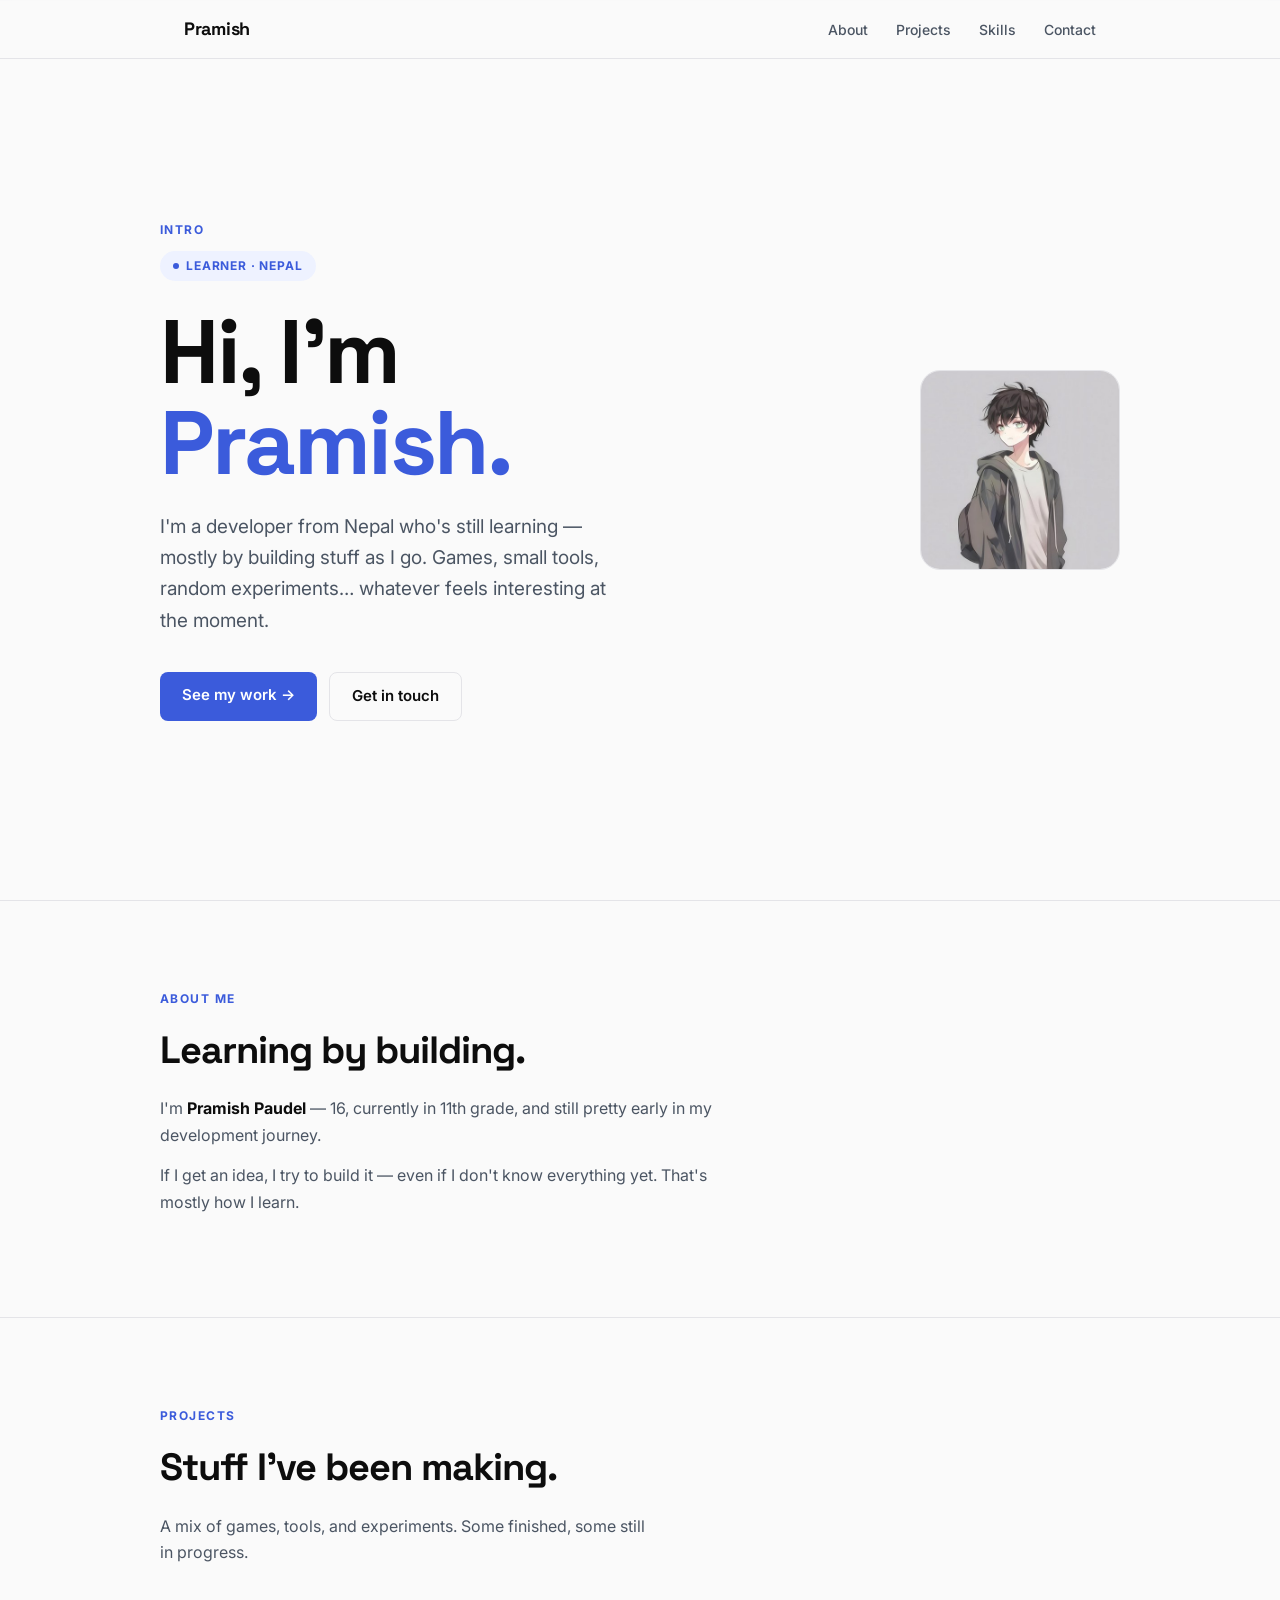
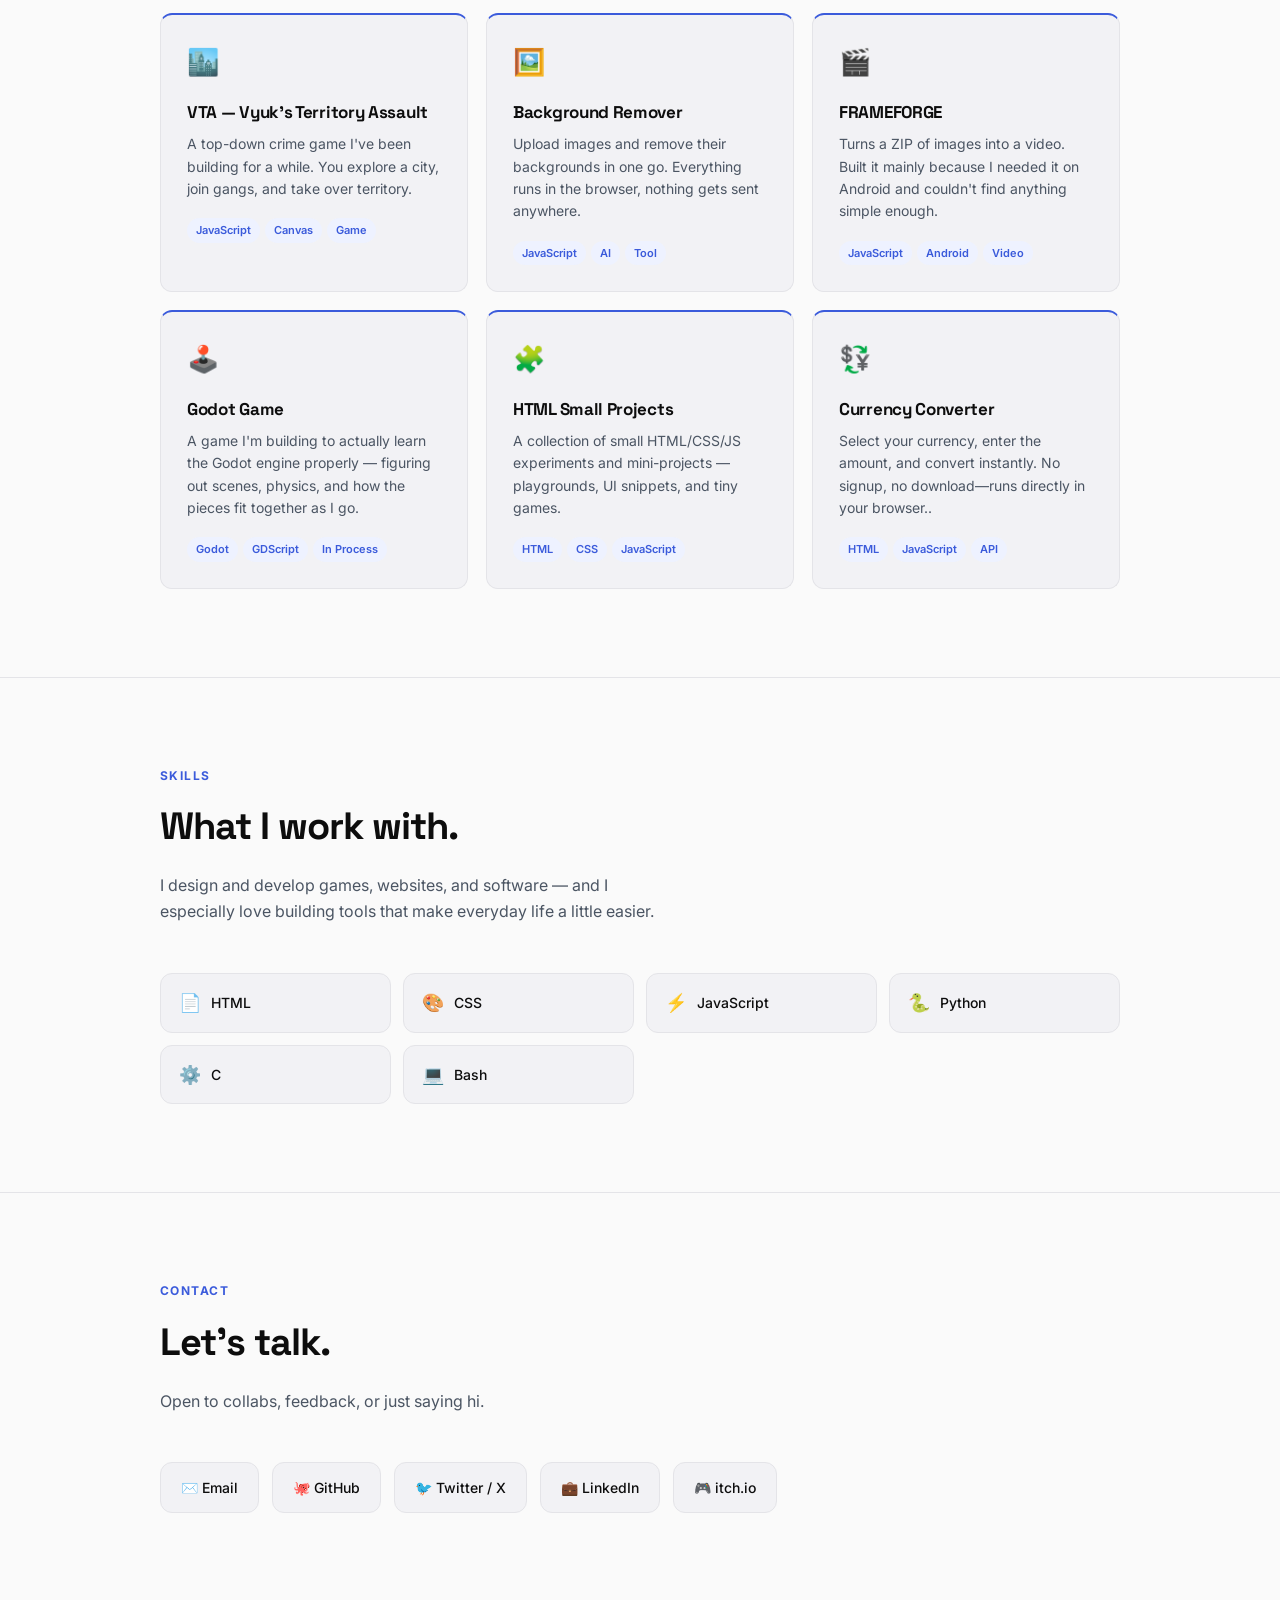
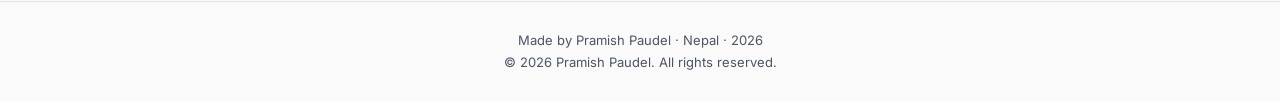
==== index.html @ 766aa08e "Enhance footer with copyright information Updated footer to include copyright notice." ====
<!DOCTYPE html>
<html lang="en">
<head>
  
  <meta charset="UTF-8">
  <meta name="viewport" content="width=device-width, initial-scale=1.0">
  <title>Pramish Paudel — Developer & Learner</title>
  <link rel="icon" href="favicon.ico" type="image/x-icon">
  
  <!-- Primary SEO -->
  
  <meta name="description" content="Pramish Paudel is a beginner developer from Nepal learning by building — games, web tools, and small experiments.">
  <meta name="author" content="Pramish Paudel">
  <meta name="keywords" content="Pramish Paudel, developer Nepal, beginner developer, game developer, JavaScript, Godot, web tools">
  <meta name="robots" content="index, follow">
  <link rel="canonical" href="https://pramishpaudel.com.np/">

  <!-- Misc -->
  
  <meta name="theme-color" content="#3B5BDB">
  <link rel="preconnect" href="https://fonts.googleapis.com">
  <link rel="preconnect" href="https://fonts.gstatic.com" crossorigin>
  <link href="https://fonts.googleapis.com/css2?family=Space+Grotesk:wght@400;500;600;700&family=Inter:wght@400;500;600&display=swap" rel="stylesheet">
  <link rel="stylesheet" href="style.css">
</head>
<body>

<!-- NAV -->
  
<nav aria-label="Main navigation">
  <div class="nav-wrap">
    <a class="logo" href="#top">Pramish</a>
    <ul>
      <li><a href="#about">About</a></li>
      <li><a href="#projects">Projects</a></li>
      <li><a href="#skills">Skills</a></li>
      <li><a href="#contact">Contact</a></li>
    </ul>
  </div>
</nav>

<!-- top -->
  
<main>
<section id="top">
  <div class="top-inner">
    <div class="top-text">
      <p class="eyebrow">Intro</p>
      <div class="badge">Learner · Nepal</div>
      <h1 class="top-name">Hi, I'm<br><span class="blue">Pramish.</span></h1>
      <p class="top-sub">I'm a developer from Nepal who's still learning — mostly by building stuff as I go. Games, small tools, random experiments… whatever feels interesting at the moment.</p>
      <div class="btns">
        <a href="#projects" class="btn btn-solid">See my work →</a>
        <a href="#contact" class="btn btn-ghost">Get in touch</a>
      </div>
    </div>
    <div class="top-photo">
      <img src="profile.jpg" alt="Pramish Paudel" width="220" height="220">
    </div>
  </div>
</section>

<!-- ABOUT -->
  
<section id="about">
  <div class="wrap">
    <p class="eyebrow">About Me</p>
    <h2 class="sec-title r">Learning by building.</h2>
    <div class="about-single r">
      <p>I'm <strong>Pramish Paudel</strong> — 16, currently in 11th grade, and still pretty early in my development journey.</p>
      <p>If I get an idea, I try to build it — even if I don't know everything yet. That's mostly how I learn.</p>
    </div>
  </div>
</section>

<!-- PROJECTS -->
  
<section id="projects">
  <div class="wrap">
    <p class="eyebrow">Projects</p>
    <h2 class="sec-title r">Stuff I've been making.</h2>
    <p class="lead r">A mix of games, tools, and experiments. Some finished, some still in progress.</p>
    <div class="cards">
      <div class="card r">
        <div class="card-ico">🏙️</div>
        <div class="card-title">VTA — Vyuk's Territory Assault</div>
        <p class="card-desc">A top-down crime game I've been building for a while. You explore a city, join gangs, and take over territory.</p>
        <div class="tags">
          <span class="t">JavaScript</span>
          <span class="t">Canvas</span>
          <span class="t">Game</span>
        </div>
      </div>
      <div class="card r">
        <div class="card-ico">🖼️</div>
        <div class="card-title">Background Remover</div>
        <p class="card-desc">Upload images and remove their backgrounds in one go. Everything runs in the browser, nothing gets sent anywhere.</p>
        <div class="tags">
          <span class="t">JavaScript</span>
          <span class="t">AI</span>
          <span class="t">Tool</span>
        </div>
      </div>
      <div class="card r">
        <div class="card-ico">🎬</div>
        <div class="card-title">FRAMEFORGE</div>
        <p class="card-desc">Turns a ZIP of images into a video. Built it mainly because I needed it on Android and couldn't find anything simple enough.</p>
        <div class="tags">
          <span class="t">JavaScript</span>
          <span class="t">Android</span>
          <span class="t">Video</span>
        </div>
      </div>
      <div class="card r">
        <div class="card-ico">🕹️</div>
        <div class="card-title">Godot Game</div>
        <p class="card-desc">A game I'm building to actually learn the Godot engine properly — figuring out scenes, physics, and how the pieces fit together as I go.</p>
        <div class="tags">
          <span class="t">Godot</span>
          <span class="t">GDScript</span>
          <span class="t">In Process</span>
        </div>
      </div>
      <a href="html-small-projects.html" class="card-link" target="_blank" rel="noopener" aria-label="Open HTML Small Projects">
        <div class="card r">
          <div class="card-ico">🧩</div>
          <div class="card-title">HTML Small Projects</div>
          <p class="card-desc">A collection of small HTML/CSS/JS experiments and mini-projects — playgrounds, UI snippets, and tiny games.</p>
          <div class="tags">
            <span class="t">HTML</span>
            <span class="t">CSS</span>
            <span class="t">JavaScript</span>
          </div>
        </div>
      </a>
      <a href="https://harutokutoda.github.io/currency-converter" class="card-link" target="_blank" rel="noopener" aria-label="Open HTML Small Projects">
        <div class="card r">
          <div class="card-ico">💱</div>
          <div class="card-title">Currency Converter</div>
          <p class="card-desc">Select your currency, enter the amount, and convert instantly. No signup, no download—runs directly in your browser..</p>
          <div class="tags">
            <span class="t">HTML</span>
            <span class="t">JavaScript</span>
            <span class="t">API</span>
          </div>
        </div>
      </a>
    </div>
  </div>
</section>

<!-- SKILLS -->
  
<section id="skills">
  <div class="wrap">
    <p class="eyebrow">Skills</p>
    <h2 class="sec-title r">What I work with.</h2>
    <p class="lead r">I design and develop games, websites, and software — and I especially love building tools that make everyday life a little easier.</p>
    <div class="skill-grid r">
      <div class="sk"><span class="sk-i">📄</span> HTML</div>
      <div class="sk"><span class="sk-i">🎨</span> CSS</div>
      <div class="sk"><span class="sk-i">⚡</span> JavaScript</div>
      <div class="sk"><span class="sk-i">🐍</span> Python</div>
      <div class="sk"><span class="sk-i">⚙️</span> C</div>
      <div class="sk"><span class="sk-i">💻</span> Bash</div>
    </div>
  </div>
</section>

<!-- CONTACT -->
  
<section id="contact">
  <div class="wrap">
    <p class="eyebrow">Contact</p>
    <h2 class="sec-title r">Let's talk.</h2>
    <p class="lead r">Open to collabs, feedback, or just saying hi.</p>
    <div class="clinks r">
      <a href="mailto:contact@pramishpaudel.com.np" class="clink">✉️ Email</a>
      <a href="https://github.com/harutokutoda" class="clink" target="_blank" rel="noopener">🐙 GitHub</a>
      <a href="https://x.com/Harutokur" class="clink" target="_blank" rel="noopener">🐦 Twitter / X</a>
      <a href="https://linkedin.com/in/pramish-paudel-295336418" class="clink" target="_blank" rel="noopener">💼 LinkedIn</a>
      <a href="https://harutokutoda.itch.io/" class="clink" target="_blank" rel="noopener">🎮 itch.io</a>
    </div>
  </div>
</section>

<!-- FOOTER -->
  
</main>
<footer>
  Made by Pramish Paudel · Nepal · 2026 <br>
  © 2026 Pramish Paudel. All rights reserved.
</footer>

</body>
</html>
---- style.css ----
*, *::before, *::after { box-sizing: border-box; margin: 0; padding: 0; }

/* ── TOKENS ── */
:root {
  --bg:      #FAFAFA;
  --surface: #F2F2F5;
  --border:  #E4E4E8;
  --text:    #0D0D0D;
  --muted:   #4B5563;
  --accent:  #3B5BDB;
  --acc-lt:  #EEF2FF;
  --max:     960px;
  --r:       12px;
}

html { scroll-behavior: smooth; }

body {
  background: var(--bg);
  color: var(--text);
  font-family: 'Inter', sans-serif;
  font-size: 16px;
  line-height: 1.65;
  -webkit-font-smoothing: antialiased;
}

/* ── NAV ── */
nav {
  position: fixed;
  inset: 0 0 auto 0;
  z-index: 50;
  background: rgba(250,250,250,0.9);
  backdrop-filter: blur(14px);
  -webkit-backdrop-filter: blur(14px);
  border-bottom: 1px solid var(--border);
}
.nav-wrap {
  max-width: var(--max);
  margin: 0 auto;
  padding: 0 24px;
  height: 58px;
  display: flex;
  align-items: center;
  justify-content: space-between;
}
.logo {
  font-family: 'Space Grotesk', sans-serif;
  font-weight: 700;
  font-size: 18px;
  color: var(--text);
  text-decoration: none;
  letter-spacing: -0.3px;
}
.logo b { color: var(--accent); }
nav ul {
  display: flex;
  gap: 28px;
  list-style: none;
}
nav ul a {
  font-size: 14px;
  font-weight: 500;
  color: var(--muted);
  text-decoration: none;
  transition: color .2s;
}
nav ul a:hover { color: var(--text); }

/* ── top ── */
#top {
  min-height: 100vh;
  display: flex;
  align-items: center;
  padding: 120px 24px 80px;
}
.top-inner {
  max-width: var(--max);
  margin: 0 auto;
  width: 100%;
  display: flex;
  align-items: center;
  justify-content: space-between;
  gap: 48px;
}
.top-text {
  flex: 1;
  min-width: 0;
}
.top-photo {
  flex-shrink: 0;
  width: 200px;
  height: 200px;
  border-radius: 20px;
  overflow: hidden;
  background: var(--surface);
  border: 1px solid var(--border);
}
.top-photo img {
  width: 100%;
  height: 100%;
  object-fit: cover;
  display: block;
}
.badge {
  display: inline-flex;
  align-items: center;
  gap: 7px;
  background: var(--acc-lt);
  color: var(--accent);
  font-size: 12px;
  font-weight: 700;
  letter-spacing: .07em;
  text-transform: uppercase;
  padding: 5px 13px;
  border-radius: 999px;
  margin-bottom: 26px;
}
.badge::before {
  content: '';
  width: 6px; height: 6px;
  border-radius: 50%;
  background: var(--accent);
}
.top-name {
  font-family: 'Space Grotesk', sans-serif;
  font-size: clamp(50px, 8.5vw, 90px);
  font-weight: 700;
  letter-spacing: -2.5px;
  line-height: 1.01;
  margin-bottom: 22px;
}
.top-name .blue { color: var(--accent); }
.top-sub {
  font-size: clamp(16px, 2.2vw, 19px);
  color: var(--muted);
  max-width: 470px;
  margin-bottom: 36px;
}
.btns {
  display: flex;
  gap: 12px;
  flex-wrap: wrap;
}
.btn {
  padding: 11px 22px;
  min-height: 44px;
  border-radius: 8px;
  font-size: 15px;
  font-weight: 600;
  text-decoration: none;
  transition: all .2s;
  cursor: pointer;
  border: none;
  font-family: 'Inter', sans-serif;
}
.btn-solid {
  background: var(--accent);
  color: #fff;
}
.btn-solid:hover {
  background: #2f4db8;
  box-shadow: 0 6px 20px rgba(59,91,219,.28);
}
.btn-ghost {
  background: transparent;
  color: var(--text);
  border: 1.5px solid var(--border);
}
.btn-ghost:hover {
  border-color: #aaa;
}

/* ── SECTIONS ── */
section {
  border-top: 1px solid var(--border);
  padding: 88px 24px;
}
.wrap {
  max-width: var(--max);
  margin: 0 auto;
}
.eyebrow {
  font-size: 12px;
  font-weight: 700;
  letter-spacing: .12em;
  text-transform: uppercase;
  color: var(--accent);
  margin-bottom: 10px;
}
.sec-title {
  font-family: 'Space Grotesk', sans-serif;
  font-size: clamp(26px, 3.5vw, 38px);
  font-weight: 700;
  letter-spacing: -1px;
  margin-bottom: 14px;
}
.lead {
  color: var(--muted);
  max-width: 500px;
  margin-bottom: 48px;
}

/* ── ABOUT ── */
.about-single { max-width: 600px; }
.about-single p {
  color: var(--muted);
  margin-bottom: 14px;
}
.about-single strong { color: var(--text); }

/* ── PROJECTS ── */
.cards {
  display: grid;
  grid-template-columns: repeat(auto-fill, minmax(270px, 1fr));
  gap: 18px;
}
.card {
  background: var(--surface);
  border: 1px solid var(--border);
  border-radius: var(--r);
  padding: 26px;
  position: relative;
  overflow: hidden;
  border-top: 2px solid var(--accent);
  transition: box-shadow .25s, border-color .25s;
}
.card:hover {
  box-shadow: 0 10px 36px rgba(0,0,0,.07);
  border-color: #ddd;
}
.card-ico { font-size: 26px; margin-bottom: 14px; }
.card-title {
  font-family: 'Space Grotesk', sans-serif;
  font-size: 17px;
  font-weight: 700;
  letter-spacing: -.3px;
  margin-bottom: 7px;
}
.card-desc {
  font-size: 14px;
  color: var(--muted);
  line-height: 1.6;
  margin-bottom: 18px;
}
.tags { display: flex; flex-wrap: wrap; gap: 5px; }
.t {
  font-size: 11px;
  font-weight: 600;
  padding: 3px 9px;
  border-radius: 999px;
  background: var(--acc-lt);
  color: var(--accent);
}

/* Make card links look like normal cards (remove default blue/underline and make whole card clickable) */
.card-link {
  display: block; /* ensure the anchor fills the grid cell */
  text-decoration: none; /* remove underline */
  color: inherit; /* use the same text color as surrounding content */
}

/* Keep the card hover effect when wrapped by the anchor */
.card-link .card {
  display: block;
}

/* Accessible focus state for keyboard users */
.card-link:focus-visible {
  outline: 3px solid rgba(59,91,219,0.15);
  outline-offset: 6px;
  border-radius: 12px;
}

/* ── SKILLS ── */
.skill-grid {
  display: grid;
  grid-template-columns: repeat(auto-fill, minmax(185px, 1fr));
  gap: 12px;
}
.sk {
  display: flex;
  align-items: center;
  gap: 10px;
  padding: 14px 18px;
  background: var(--surface);
  border: 1px solid var(--border);
  border-radius: var(--r);
  font-size: 14px;
  font-weight: 500;
  transition: border-color .2s, color .2s;
}
.sk:hover { border-color: var(--accent); color: var(--accent); }
.sk-i { font-size: 18px; }

/* ── CONTACT ── */
.clinks { display: flex; gap: 13px; flex-wrap: wrap; }
.clink {
  display: flex;
  align-items: center;
  gap: 9px;
  padding: 13px 20px;
  min-height: 44px;
  background: var(--surface);
  border: 1px solid var(--border);
  border-radius: var(--r);
  text-decoration: none;
  color: var(--text);
  font-size: 14px;
  font-weight: 500;
  transition: all .2s;
}
.clink:hover {
  border-color: var(--accent);
  color: var(--accent);
}

/* ── FOOTER ── */
footer {
  border-top: 1px solid var(--border);
  padding: 28px 24px;
  text-align: center;
  font-size: 13px;
  color: var(--muted);
}

/* ── FOCUS ── */
a:focus-visible,
button:focus-visible {
  outline: 2px solid var(--accent);
  outline-offset: 3px;
  border-radius: 4px;
}

/* ── RESPONSIVE ── */
@media (max-width: 640px) {
  nav ul { display: none; }
  .top-name { letter-spacing: -1.5px; }
  .top-inner {
    flex-direction: column-reverse;
    align-items: flex-start;
    gap: 24px;
  }
  .top-photo {
    width: 120px;
    height: 120px;
  }
}
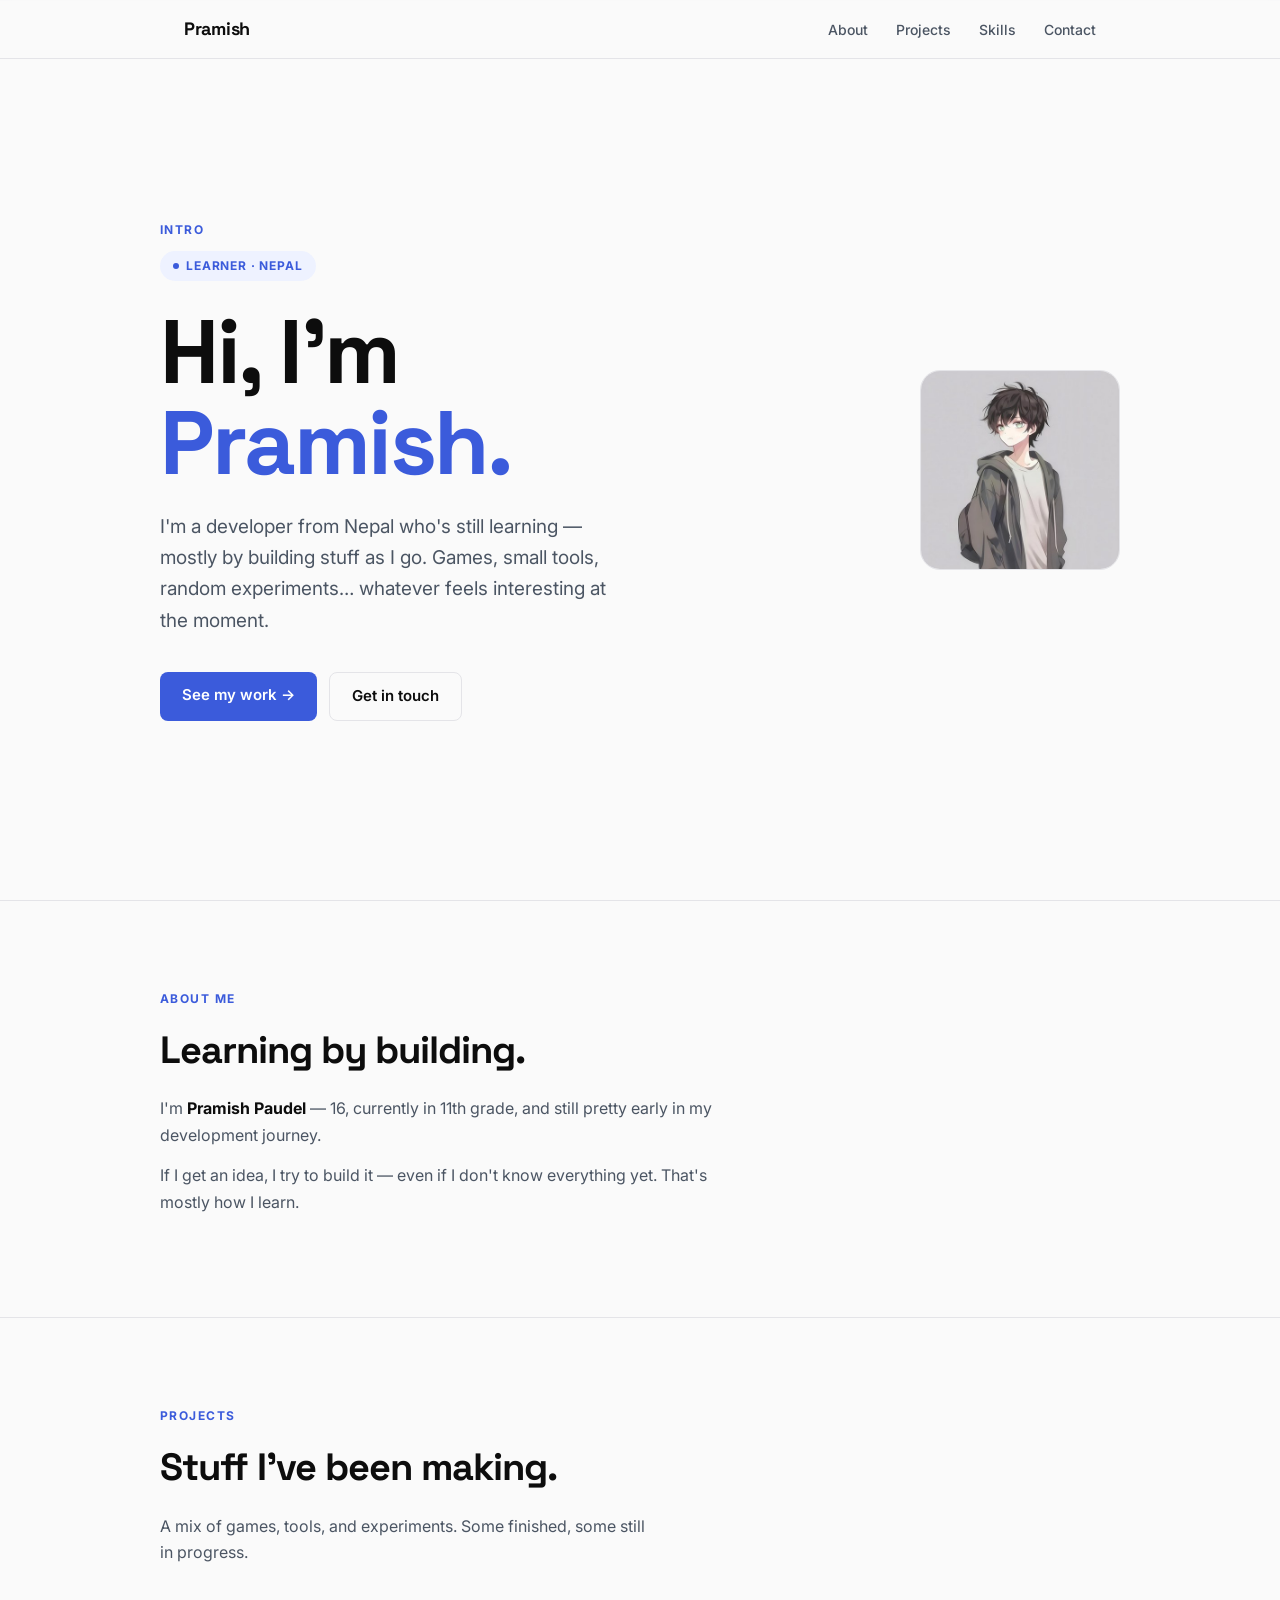
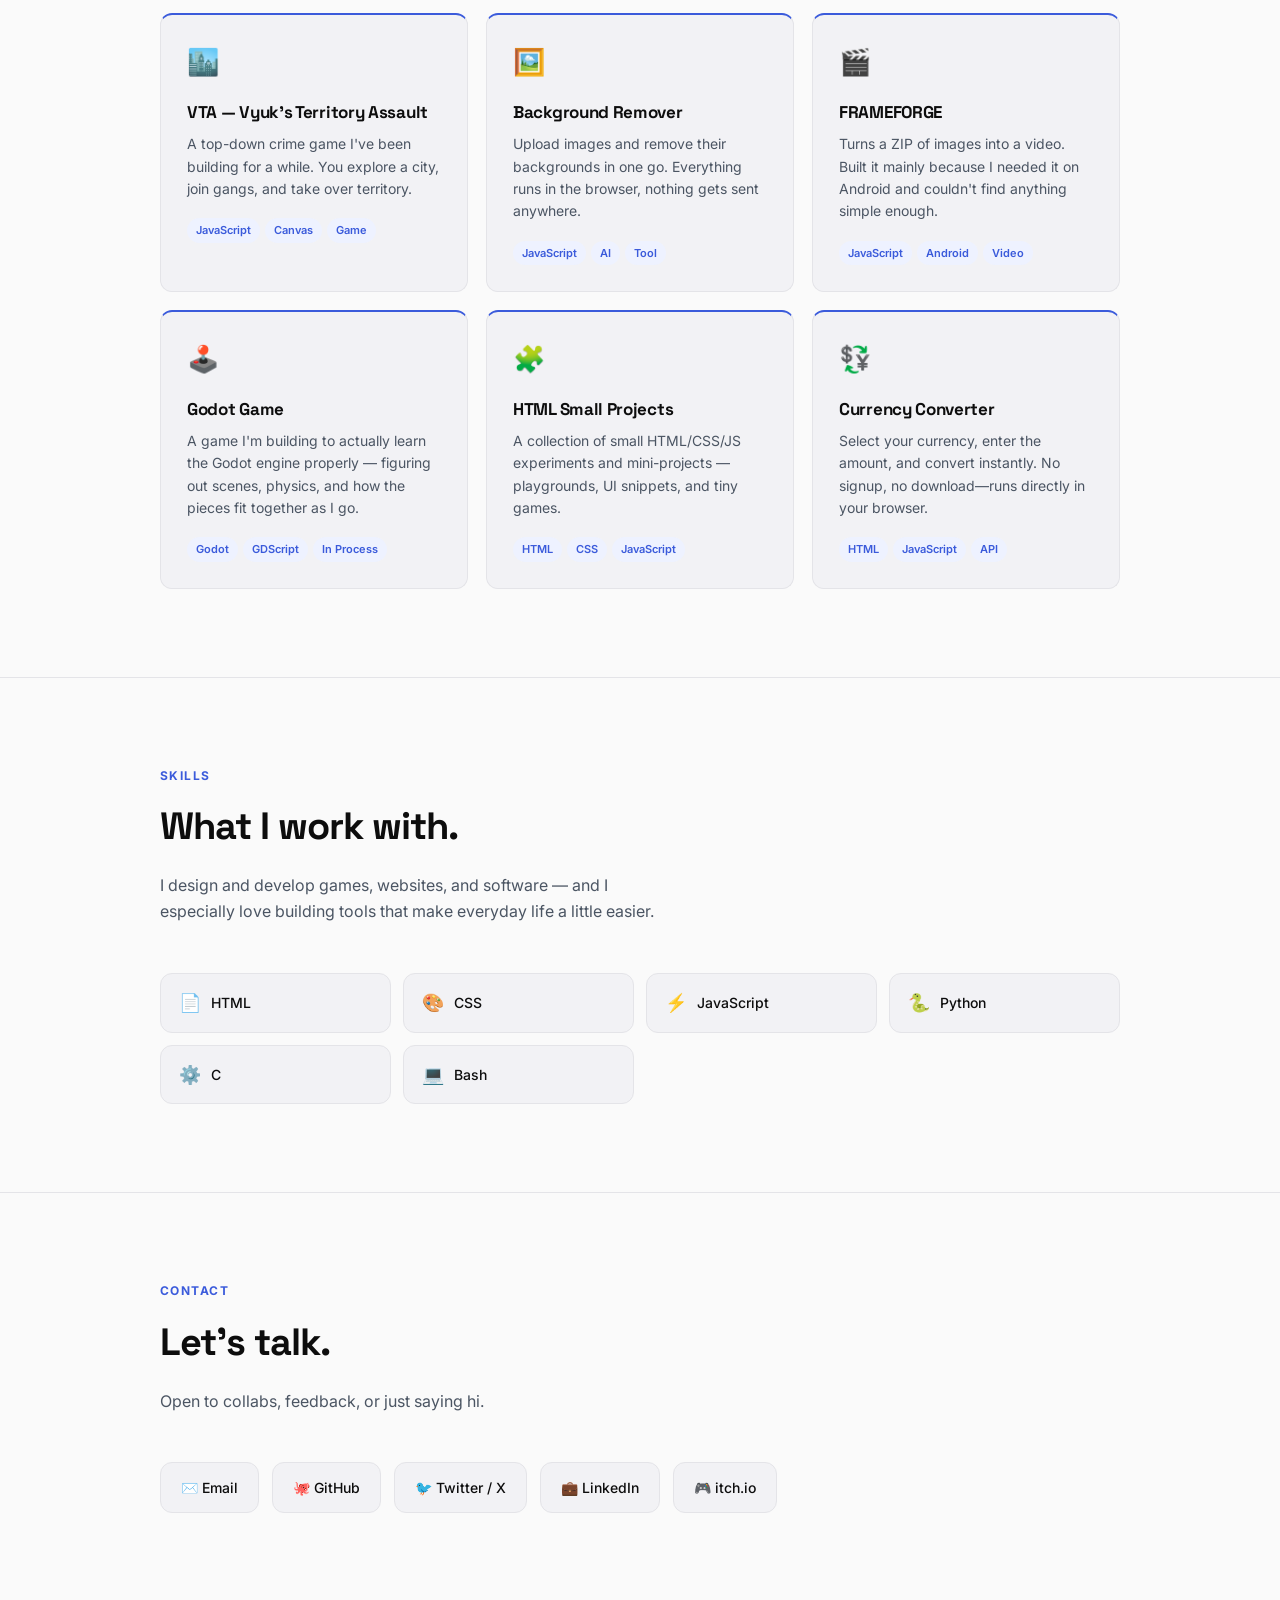
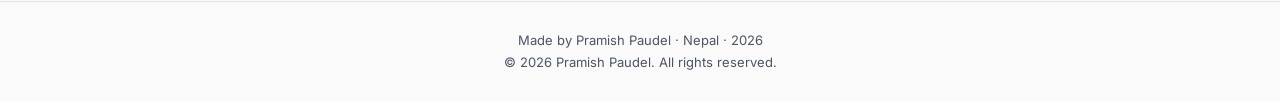
==== commit 436922f9: "Resolve PR #2 conflict while preserving current portfolio content" ====
--- a/index.html
+++ b/index.html
@@ -1,23 +1,20 @@
-
 <!DOCTYPE html>
 <html lang="en">
+  <!-- Document metadata and resources -->
 <head>
-  
   <meta charset="UTF-8">
   <meta name="viewport" content="width=device-width, initial-scale=1.0">
   <title>Pramish Paudel — Developer & Learner</title>
   <link rel="icon" href="favicon.ico" type="image/x-icon">
-  
+
   <!-- Primary SEO -->
-  
   <meta name="description" content="Pramish Paudel is a beginner developer from Nepal learning by building — games, web tools, and small experiments.">
   <meta name="author" content="Pramish Paudel">
   <meta name="keywords" content="Pramish Paudel, developer Nepal, beginner developer, game developer, JavaScript, Godot, web tools">
   <meta name="robots" content="index, follow">
   <link rel="canonical" href="https://pramishpaudel.com.np/">
 
-  <!-- Misc -->
-  
+  <!-- Miscellaneous resources -->
   <meta name="theme-color" content="#3B5BDB">
   <link rel="preconnect" href="https://fonts.googleapis.com">
   <link rel="preconnect" href="https://fonts.gstatic.com" crossorigin>
@@ -26,172 +23,165 @@
 </head>
 <body>
 
-<!-- NAV -->
-  
-<nav aria-label="Main navigation">
-  <div class="nav-wrap">
-    <a class="logo" href="#top">Pramish</a>
-    <ul>
-      <li><a href="#about">About</a></li>
-      <li><a href="#projects">Projects</a></li>
-      <li><a href="#skills">Skills</a></li>
-      <li><a href="#contact">Contact</a></li>
-    </ul>
-  </div>
-</nav>
+  <!-- Main navigation -->
+  <nav aria-label="Main navigation">
+    <div class="nav-wrap">
+      <a class="logo" href="#top">Pramish</a>
+      <ul>
+        <li><a href="#about">About</a></li>
+        <li><a href="#projects">Projects</a></li>
+        <li><a href="#skills">Skills</a></li>
+        <li><a href="#contact">Contact</a></li>
+      </ul>
+    </div>
+  </nav>
 
-<!-- top -->
-  
-<main>
-<section id="top">
-  <div class="top-inner">
-    <div class="top-text">
-      <p class="eyebrow">Intro</p>
-      <div class="badge">Learner · Nepal</div>
-      <h1 class="top-name">Hi, I'm<br><span class="blue">Pramish.</span></h1>
-      <p class="top-sub">I'm a developer from Nepal who's still learning — mostly by building stuff as I go. Games, small tools, random experiments… whatever feels interesting at the moment.</p>
-      <div class="btns">
-        <a href="#projects" class="btn btn-solid">See my work →</a>
-        <a href="#contact" class="btn btn-ghost">Get in touch</a>
+  <!-- Top of page -->
+  <main>
+  <section id="top">
+    <div class="top-inner">
+      <div class="top-text">
+        <p class="eyebrow">Intro</p>
+        <div class="badge">Learner · Nepal</div>
+        <h1 class="top-name">Hi, I'm<br><span class="blue">Pramish.</span></h1>
+        <p class="top-sub">I'm a developer from Nepal who's still learning — mostly by building stuff as I go. Games, small tools, random experiments… whatever feels interesting at the moment.</p>
+        <div class="btns">
+          <a href="#projects" class="btn btn-solid">See my work →</a>
+          <a href="#contact" class="btn btn-ghost">Get in touch</a>
+        </div>
+      </div>
+      <div class="top-photo">
+        <img src="profile.jpg" alt="Pramish Paudel" width="220" height="220">
       </div>
     </div>
-    <div class="top-photo">
-      <img src="profile.jpg" alt="Pramish Paudel" width="220" height="220">
+  </section>
+
+  <!-- About section -->
+  <section id="about">
+    <div class="wrap">
+      <p class="eyebrow">About Me</p>
+      <h2 class="sec-title r">Learning by building.</h2>
+      <div class="about-single r">
+        <p>I'm <strong>Pramish Paudel</strong> — 16, currently in 11th grade, and still pretty early in my development journey.</p>
+        <p>If I get an idea, I try to build it — even if I don't know everything yet. That's mostly how I learn.</p>
+      </div>
     </div>
-  </div>
-</section>
+  </section>
 
-<!-- ABOUT -->
-  
-<section id="about">
-  <div class="wrap">
-    <p class="eyebrow">About Me</p>
-    <h2 class="sec-title r">Learning by building.</h2>
-    <div class="about-single r">
-      <p>I'm <strong>Pramish Paudel</strong> — 16, currently in 11th grade, and still pretty early in my development journey.</p>
-      <p>If I get an idea, I try to build it — even if I don't know everything yet. That's mostly how I learn.</p>
-    </div>
-  </div>
-</section>
-
-<!-- PROJECTS -->
-  
-<section id="projects">
-  <div class="wrap">
-    <p class="eyebrow">Projects</p>
-    <h2 class="sec-title r">Stuff I've been making.</h2>
-    <p class="lead r">A mix of games, tools, and experiments. Some finished, some still in progress.</p>
-    <div class="cards">
-      <div class="card r">
-        <div class="card-ico">🏙️</div>
-        <div class="card-title">VTA — Vyuk's Territory Assault</div>
-        <p class="card-desc">A top-down crime game I've been building for a while. You explore a city, join gangs, and take over territory.</p>
-        <div class="tags">
-          <span class="t">JavaScript</span>
-          <span class="t">Canvas</span>
-          <span class="t">Game</span>
-        </div>
-      </div>
-      <div class="card r">
-        <div class="card-ico">🖼️</div>
-        <div class="card-title">Background Remover</div>
-        <p class="card-desc">Upload images and remove their backgrounds in one go. Everything runs in the browser, nothing gets sent anywhere.</p>
-        <div class="tags">
-          <span class="t">JavaScript</span>
-          <span class="t">AI</span>
-          <span class="t">Tool</span>
-        </div>
-      </div>
-      <div class="card r">
-        <div class="card-ico">🎬</div>
-        <div class="card-title">FRAMEFORGE</div>
-        <p class="card-desc">Turns a ZIP of images into a video. Built it mainly because I needed it on Android and couldn't find anything simple enough.</p>
-        <div class="tags">
-          <span class="t">JavaScript</span>
-          <span class="t">Android</span>
-          <span class="t">Video</span>
-        </div>
-      </div>
-      <div class="card r">
-        <div class="card-ico">🕹️</div>
-        <div class="card-title">Godot Game</div>
-        <p class="card-desc">A game I'm building to actually learn the Godot engine properly — figuring out scenes, physics, and how the pieces fit together as I go.</p>
-        <div class="tags">
-          <span class="t">Godot</span>
-          <span class="t">GDScript</span>
-          <span class="t">In Process</span>
-        </div>
-      </div>
-      <a href="html-small-projects.html" class="card-link" target="_blank" rel="noopener" aria-label="Open HTML Small Projects">
+  <!-- Projects section -->
+  <section id="projects">
+    <div class="wrap">
+      <p class="eyebrow">Projects</p>
+      <h2 class="sec-title r">Stuff I've been making.</h2>
+      <p class="lead r">A mix of games, tools, and experiments. Some finished, some still in progress.</p>
+      <div class="cards">
         <div class="card r">
-          <div class="card-ico">🧩</div>
-          <div class="card-title">HTML Small Projects</div>
-          <p class="card-desc">A collection of small HTML/CSS/JS experiments and mini-projects — playgrounds, UI snippets, and tiny games.</p>
+          <div class="card-ico">🏙️</div>
+          <div class="card-title">VTA — Vyuk's Territory Assault</div>
+          <p class="card-desc">A top-down crime game I've been building for a while. You explore a city, join gangs, and take over territory.</p>
           <div class="tags">
-            <span class="t">HTML</span>
-            <span class="t">CSS</span>
             <span class="t">JavaScript</span>
+            <span class="t">Canvas</span>
+            <span class="t">Game</span>
           </div>
         </div>
-      </a>
-      <a href="https://harutokutoda.github.io/currency-converter" class="card-link" target="_blank" rel="noopener" aria-label="Open HTML Small Projects">
         <div class="card r">
-          <div class="card-ico">💱</div>
-          <div class="card-title">Currency Converter</div>
-          <p class="card-desc">Select your currency, enter the amount, and convert instantly. No signup, no download—runs directly in your browser..</p>
+          <div class="card-ico">🖼️</div>
+          <div class="card-title">Background Remover</div>
+          <p class="card-desc">Upload images and remove their backgrounds in one go. Everything runs in the browser, nothing gets sent anywhere.</p>
           <div class="tags">
-            <span class="t">HTML</span>
             <span class="t">JavaScript</span>
-            <span class="t">API</span>
+            <span class="t">AI</span>
+            <span class="t">Tool</span>
           </div>
         </div>
-      </a>
+        <div class="card r">
+          <div class="card-ico">🎬</div>
+          <div class="card-title">FRAMEFORGE</div>
+          <p class="card-desc">Turns a ZIP of images into a video. Built it mainly because I needed it on Android and couldn't find anything simple enough.</p>
+          <div class="tags">
+            <span class="t">JavaScript</span>
+            <span class="t">Android</span>
+            <span class="t">Video</span>
+          </div>
+        </div>
+        <div class="card r">
+          <div class="card-ico">🕹️</div>
+          <div class="card-title">Godot Game</div>
+          <p class="card-desc">A game I'm building to actually learn the Godot engine properly — figuring out scenes, physics, and how the pieces fit together as I go.</p>
+          <div class="tags">
+            <span class="t">Godot</span>
+            <span class="t">GDScript</span>
+            <span class="t">In Process</span>
+          </div>
+        </div>
+        <a href="html-small-projects.html" class="card-link" target="_blank" rel="noopener" aria-label="Open HTML Small Projects">
+          <div class="card r">
+            <div class="card-ico">🧩</div>
+            <div class="card-title">HTML Small Projects</div>
+            <p class="card-desc">A collection of small HTML/CSS/JS experiments and mini-projects — playgrounds, UI snippets, and tiny games.</p>
+            <div class="tags">
+              <span class="t">HTML</span>
+              <span class="t">CSS</span>
+              <span class="t">JavaScript</span>
+            </div>
+          </div>
+        </a>
+        <a href="https://harutokutoda.github.io/currency-converter" class="card-link" target="_blank" rel="noopener" aria-label="Open Currency Converter">
+          <div class="card r">
+            <div class="card-ico">💱</div>
+            <div class="card-title">Currency Converter</div>
+            <p class="card-desc">Select your currency, enter the amount, and convert instantly. No signup, no download—runs directly in your browser.</p>
+            <div class="tags">
+              <span class="t">HTML</span>
+              <span class="t">JavaScript</span>
+              <span class="t">API</span>
+            </div>
+          </div>
+        </a>
+      </div>
     </div>
-  </div>
-</section>
+  </section>
 
-<!-- SKILLS -->
-  
-<section id="skills">
-  <div class="wrap">
-    <p class="eyebrow">Skills</p>
-    <h2 class="sec-title r">What I work with.</h2>
-    <p class="lead r">I design and develop games, websites, and software — and I especially love building tools that make everyday life a little easier.</p>
-    <div class="skill-grid r">
-      <div class="sk"><span class="sk-i">📄</span> HTML</div>
-      <div class="sk"><span class="sk-i">🎨</span> CSS</div>
-      <div class="sk"><span class="sk-i">⚡</span> JavaScript</div>
-      <div class="sk"><span class="sk-i">🐍</span> Python</div>
-      <div class="sk"><span class="sk-i">⚙️</span> C</div>
-      <div class="sk"><span class="sk-i">💻</span> Bash</div>
+  <!-- Skills section -->
+  <section id="skills">
+    <div class="wrap">
+      <p class="eyebrow">Skills</p>
+      <h2 class="sec-title r">What I work with.</h2>
+      <p class="lead r">I design and develop games, websites, and software — and I especially love building tools that make everyday life a little easier.</p>
+      <div class="skill-grid r">
+        <div class="sk"><span class="sk-i">📄</span> HTML</div>
+        <div class="sk"><span class="sk-i">🎨</span> CSS</div>
+        <div class="sk"><span class="sk-i">⚡</span> JavaScript</div>
+        <div class="sk"><span class="sk-i">🐍</span> Python</div>
+        <div class="sk"><span class="sk-i">⚙️</span> C</div>
+        <div class="sk"><span class="sk-i">💻</span> Bash</div>
+      </div>
     </div>
-  </div>
-</section>
+  </section>
 
-<!-- CONTACT -->
-  
-<section id="contact">
-  <div class="wrap">
-    <p class="eyebrow">Contact</p>
-    <h2 class="sec-title r">Let's talk.</h2>
-    <p class="lead r">Open to collabs, feedback, or just saying hi.</p>
-    <div class="clinks r">
-      <a href="mailto:contact@pramishpaudel.com.np" class="clink">✉️ Email</a>
-      <a href="https://github.com/harutokutoda" class="clink" target="_blank" rel="noopener">🐙 GitHub</a>
-      <a href="https://x.com/Harutokur" class="clink" target="_blank" rel="noopener">🐦 Twitter / X</a>
-      <a href="https://linkedin.com/in/pramish-paudel-295336418" class="clink" target="_blank" rel="noopener">💼 LinkedIn</a>
-      <a href="https://harutokutoda.itch.io/" class="clink" target="_blank" rel="noopener">🎮 itch.io</a>
+  <!-- Contact section -->
+  <section id="contact">
+    <div class="wrap">
+      <p class="eyebrow">Contact</p>
+      <h2 class="sec-title r">Let's talk.</h2>
+      <p class="lead r">Open to collabs, feedback, or just saying hi.</p>
+      <div class="clinks r">
+        <a href="mailto:contact@pramishpaudel.com.np" class="clink">✉️ Email</a>
+        <a href="https://github.com/harutokutoda" class="clink" target="_blank" rel="noopener">🐙 GitHub</a>
+        <a href="https://x.com/Harutokur" class="clink" target="_blank" rel="noopener">🐦 Twitter / X</a>
+        <a href="https://linkedin.com/in/pramish-paudel-295336418" class="clink" target="_blank" rel="noopener">💼 LinkedIn</a>
+        <a href="https://harutokutoda.itch.io/" class="clink" target="_blank" rel="noopener">🎮 itch.io</a>
+      </div>
     </div>
-  </div>
-</section>
+  </section>
 
-<!-- FOOTER -->
-  
-</main>
-<footer>
-  Made by Pramish Paudel · Nepal · 2026 <br>
-  © 2026 Pramish Paudel. All rights reserved.
-</footer>
+  <!-- Footer -->
+  </main>
+  <footer>
+    Made by Pramish Paudel · Nepal · 2026 <br>
+    © 2026 Pramish Paudel. All rights reserved.
+  </footer>
 
 </body>
 </html>
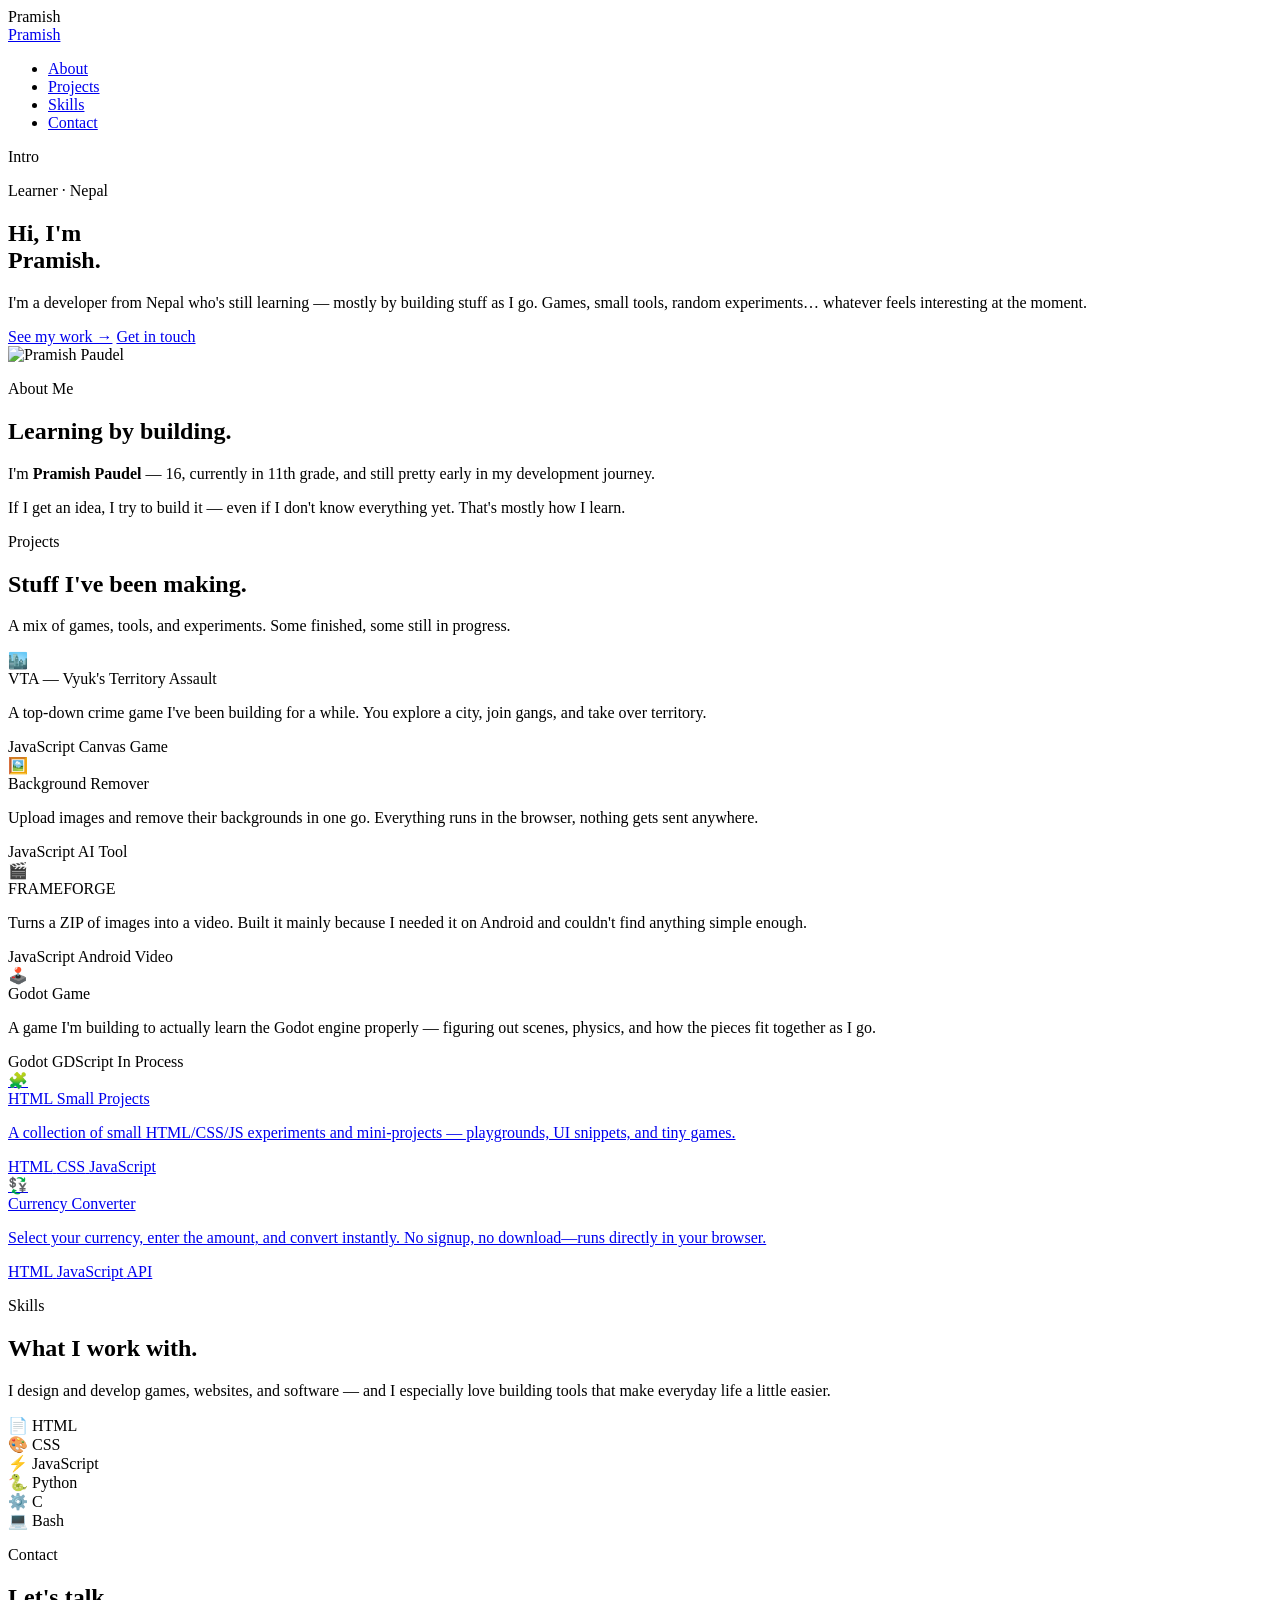
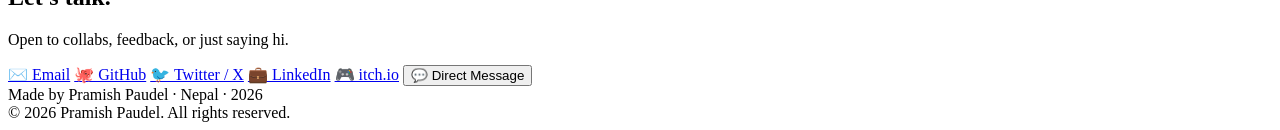
==== commit 94b03dfc: "Implement preloader and DM form in index.html Added a preloader and direct message form to the page." ====
--- a/index.html
+++ b/index.html
@@ -20,8 +20,16 @@
   <link rel="preconnect" href="https://fonts.gstatic.com" crossorigin>
   <link href="https://fonts.googleapis.com/css2?family=Space+Grotesk:wght@400;500;600;700&family=Inter:wght@400;500;600&display=swap" rel="stylesheet">
   <link rel="stylesheet" href="style.css">
+  <script src="script.js" defer></script>
 </head>
 <body>
+
+  <!-- Page preloader: shown until the page has finished loading -->
+  <div id="preloader" aria-hidden="true">
+    <div class="preloader__mark">Pramish</div>
+    <div class="preloader__bar"><span></span></div>
+  </div>
+
 
   <!-- Main navigation -->
   <nav aria-label="Main navigation">
@@ -172,6 +180,84 @@
         <a href="https://x.com/Harutokur" class="clink" target="_blank" rel="noopener">🐦 Twitter / X</a>
         <a href="https://linkedin.com/in/pramish-paudel-295336418" class="clink" target="_blank" rel="noopener">💼 LinkedIn</a>
         <a href="https://harutokutoda.itch.io/" class="clink" target="_blank" rel="noopener">🎮 itch.io</a>
+        <button
+          type="button"
+          id="dm-toggle"
+          class="clink clink-toggle"
+          aria-expanded="false"
+          aria-controls="dm-panel"
+        >
+          <span class="dm-toggle__icon" aria-hidden="true">💬</span>
+          <span class="dm-toggle__label">Direct Message</span>
+        </button>
+      </div>
+
+      <!-- Direct message form (collapsed by default) -->
+      <div id="dm-panel" class="dm-panel" hidden>
+        <form id="contact-form" class="contact-form" novalidate>
+          <div class="form-field">
+            <label for="name">Name</label>
+            <input
+              type="text"
+              id="name"
+              name="name"
+              autocomplete="name"
+              placeholder="Your name"
+              required
+              minlength="2"
+              maxlength="100"
+            />
+            <span class="form-field__error" data-error-for="name"></span>
+          </div>
+
+          <div class="form-field">
+            <label for="email">Email</label>
+            <input
+              type="email"
+              id="email"
+              name="email"
+              autocomplete="email"
+              placeholder="you@example.com"
+              required
+            />
+            <span class="form-field__error" data-error-for="email"></span>
+          </div>
+
+          <div class="form-field form-field--full">
+            <label for="message">Message</label>
+            <textarea
+              id="message"
+              name="message"
+              rows="6"
+              placeholder="Tell me a bit about what you have in mind..."
+              required
+              minlength="10"
+              maxlength="2000"
+            ></textarea>
+            <span class="form-field__error" data-error-for="message"></span>
+          </div>
+
+          <!-- Honeypot field: hidden from real users, bots tend to fill every input -->
+          <div class="form-field form-field--honeypot" aria-hidden="true">
+            <label for="company">Company</label>
+            <input type="text" id="company" name="company" tabindex="-1" autocomplete="off" />
+          </div>
+
+          <div class="form-field form-field--full">
+            <button type="submit" id="submit-btn" class="btn btn-solid">
+              <span class="btn-submit__label">Send message</span>
+              <span class="btn-submit__spinner" aria-hidden="true"></span>
+            </button>
+          </div>
+
+          <div
+            id="form-status"
+            class="form-status"
+            role="status"
+            aria-live="polite"
+            hidden
+          ></div>
+        </form>
       </div>
     </div>
   </section>
@@ -184,4 +270,5 @@
   </footer>
 
 </body>
-</html>
+              </html>
+                                                          
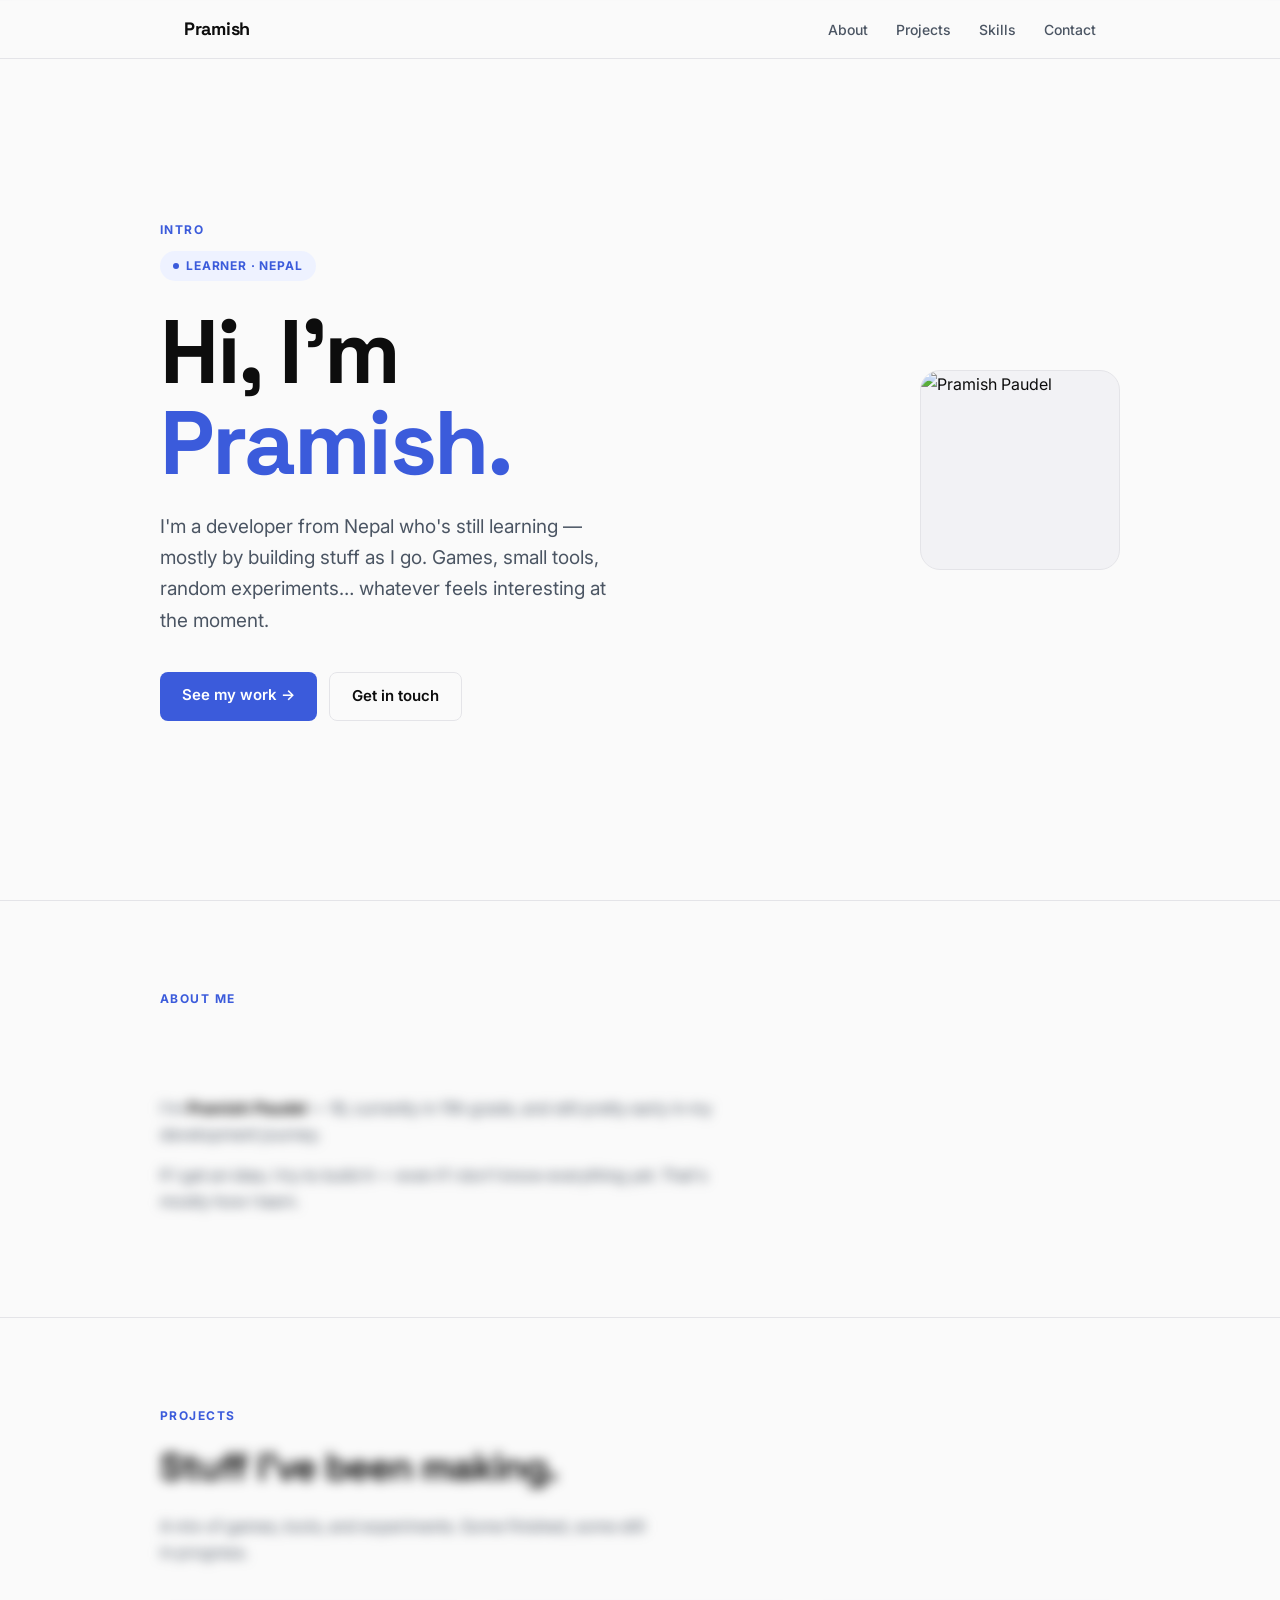
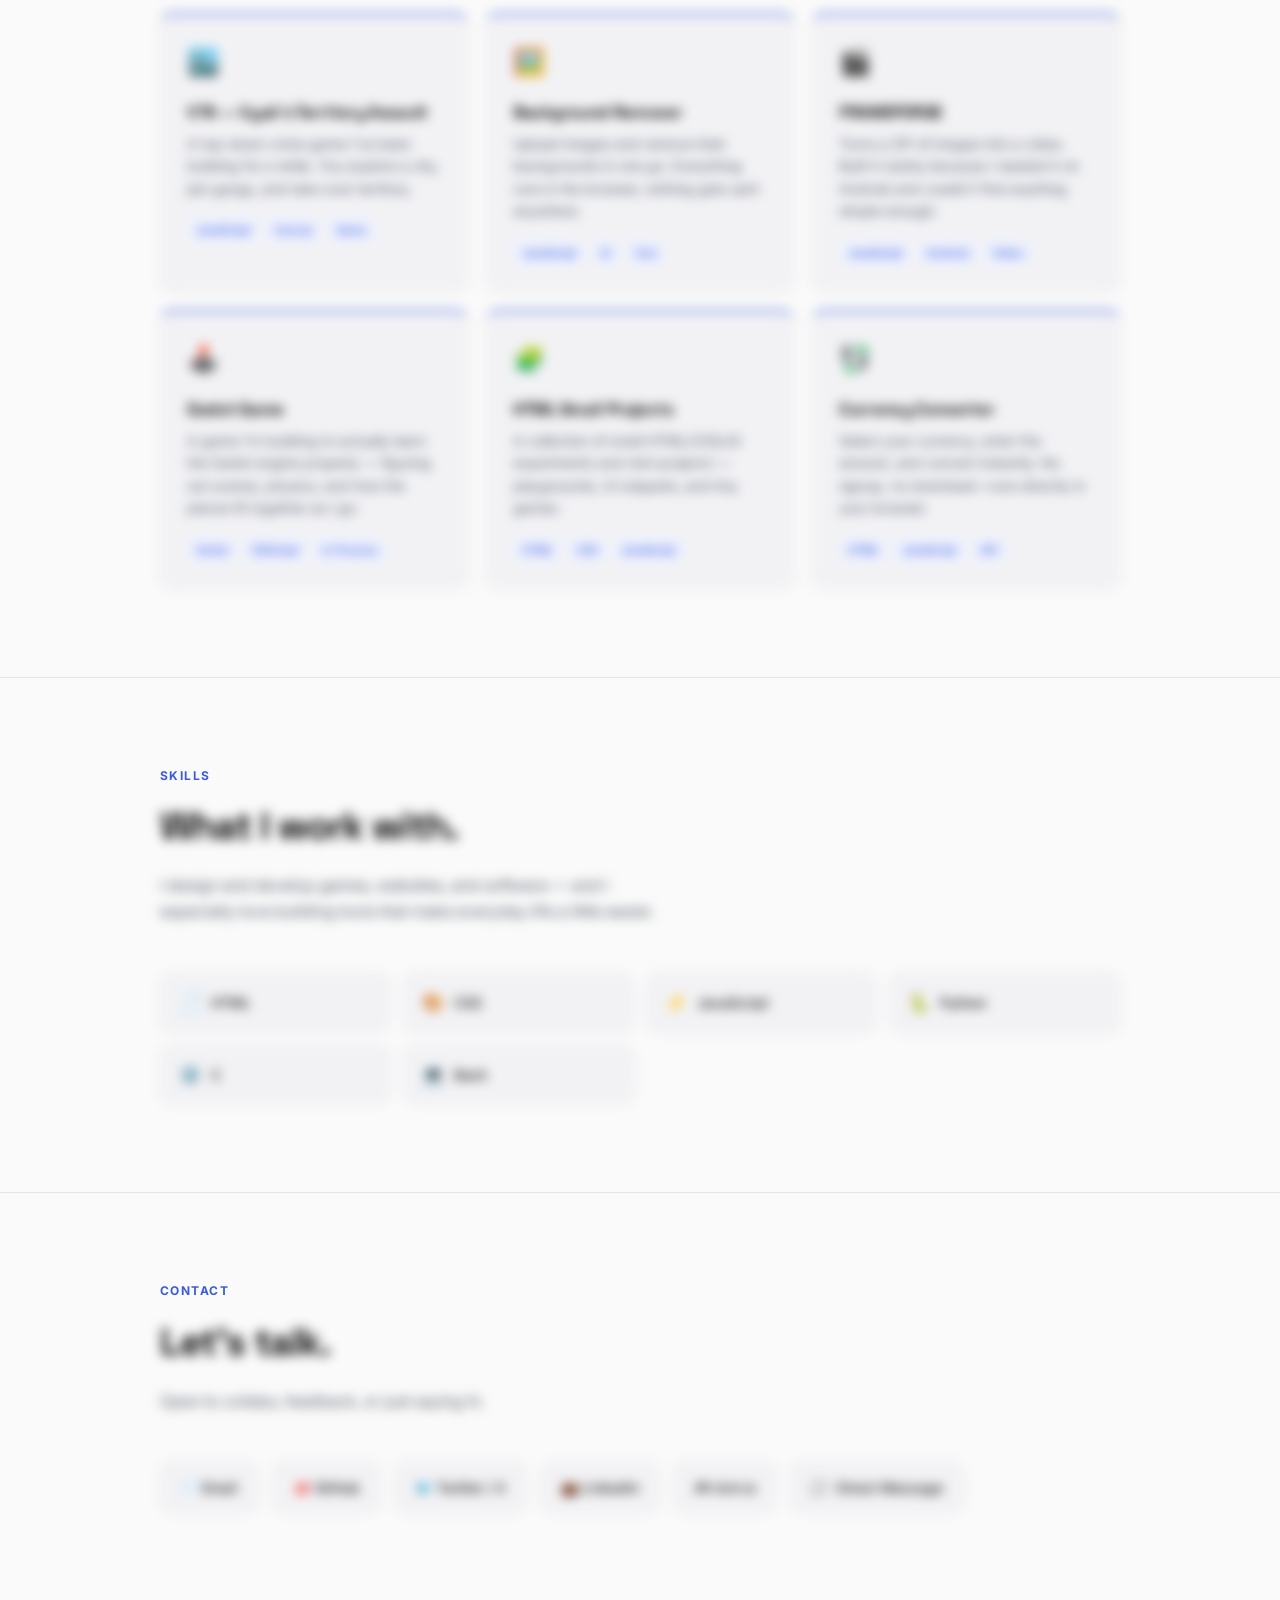
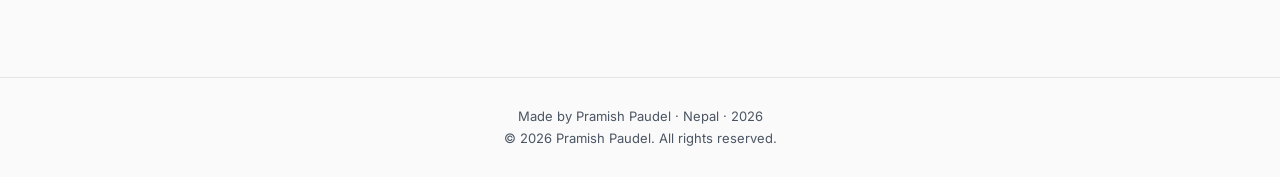
==== commit f810e22c: "Integrate Cloudflare Turnstile for verification Added Cloudflare Turnstile verification script and c" ====
--- a/index.html
+++ b/index.html
@@ -20,6 +20,7 @@
   <link rel="preconnect" href="https://fonts.gstatic.com" crossorigin>
   <link href="https://fonts.googleapis.com/css2?family=Space+Grotesk:wght@400;500;600;700&family=Inter:wght@400;500;600&display=swap" rel="stylesheet">
   <link rel="stylesheet" href="style.css">
+  <script src="https://challenges.cloudflare.com/turnstile/v0/api.js?render=explicit" async defer></script>
   <script src="script.js" defer></script>
 </head>
 <body>
@@ -243,6 +244,12 @@
             <input type="text" id="company" name="company" tabindex="-1" autocomplete="off" />
           </div>
 
+          <!-- Cloudflare Turnstile verification checkbox -->
+          <div class="form-field form-field--full">
+            <div id="turnstile-box"></div>
+            <span class="form-field__error" data-error-for="turnstile"></span>
+          </div>
+
           <div class="form-field form-field--full">
             <button type="submit" id="submit-btn" class="btn btn-solid">
               <span class="btn-submit__label">Send message</span>
@@ -271,4 +278,4 @@
 
 </body>
               </html>
-                                                          
+              
--- a/style.css
+++ b/style.css
@@ -0,0 +1,593 @@
+*, *::before, *::after { box-sizing: border-box; margin: 0; padding: 0; }
+
+/* ── TOKENS ── */
+:root {
+  --bg:      #FAFAFA;
+  --surface: #F2F2F5;
+  --border:  #E4E4E8;
+  --text:    #0D0D0D;
+  --muted:   #4B5563;
+  --accent:  #3B5BDB;
+  --acc-lt:  #EEF2FF;
+  --max:     960px;
+  --r:       12px;
+}
+
+html { scroll-behavior: smooth; }
+
+body {
+  background: var(--bg);
+  color: var(--text);
+  font-family: 'Inter', sans-serif;
+  font-size: 16px;
+  line-height: 1.65;
+  -webkit-font-smoothing: antialiased;
+}
+
+/* ── NAV ── */
+nav {
+  position: fixed;
+  inset: 0 0 auto 0;
+  z-index: 50;
+  background: rgba(250,250,250,0.9);
+  backdrop-filter: blur(14px);
+  -webkit-backdrop-filter: blur(14px);
+  border-bottom: 1px solid var(--border);
+}
+.nav-wrap {
+  max-width: var(--max);
+  margin: 0 auto;
+  padding: 0 24px;
+  height: 58px;
+  display: flex;
+  align-items: center;
+  justify-content: space-between;
+}
+.logo {
+  font-family: 'Space Grotesk', sans-serif;
+  font-weight: 700;
+  font-size: 18px;
+  color: var(--text);
+  text-decoration: none;
+  letter-spacing: -0.3px;
+}
+.logo b { color: var(--accent); }
+nav ul {
+  display: flex;
+  gap: 28px;
+  list-style: none;
+}
+nav ul a {
+  font-size: 14px;
+  font-weight: 500;
+  color: var(--muted);
+  text-decoration: none;
+  transition: color .2s;
+}
+nav ul a:hover { color: var(--text); }
+
+/* ── top ── */
+#top {
+  min-height: 100vh;
+  display: flex;
+  align-items: center;
+  padding: 120px 24px 80px;
+}
+.top-inner {
+  max-width: var(--max);
+  margin: 0 auto;
+  width: 100%;
+  display: flex;
+  align-items: center;
+  justify-content: space-between;
+  gap: 48px;
+}
+.top-text {
+  flex: 1;
+  min-width: 0;
+}
+.top-photo {
+  flex-shrink: 0;
+  width: 200px;
+  height: 200px;
+  border-radius: 20px;
+  overflow: hidden;
+  background: var(--surface);
+  border: 1px solid var(--border);
+}
+.top-photo img {
+  width: 100%;
+  height: 100%;
+  object-fit: cover;
+  display: block;
+}
+.badge {
+  display: inline-flex;
+  align-items: center;
+  gap: 7px;
+  background: var(--acc-lt);
+  color: var(--accent);
+  font-size: 12px;
+  font-weight: 700;
+  letter-spacing: .07em;
+  text-transform: uppercase;
+  padding: 5px 13px;
+  border-radius: 999px;
+  margin-bottom: 26px;
+}
+.badge::before {
+  content: '';
+  width: 6px; height: 6px;
+  border-radius: 50%;
+  background: var(--accent);
+}
+.top-name {
+  font-family: 'Space Grotesk', sans-serif;
+  font-size: clamp(50px, 8.5vw, 90px);
+  font-weight: 700;
+  letter-spacing: -2.5px;
+  line-height: 1.01;
+  margin-bottom: 22px;
+}
+.top-name .blue { color: var(--accent); }
+.top-sub {
+  font-size: clamp(16px, 2.2vw, 19px);
+  color: var(--muted);
+  max-width: 470px;
+  margin-bottom: 36px;
+}
+.btns {
+  display: flex;
+  gap: 12px;
+  flex-wrap: wrap;
+}
+.btn {
+  padding: 11px 22px;
+  min-height: 44px;
+  border-radius: 8px;
+  font-size: 15px;
+  font-weight: 600;
+  text-decoration: none;
+  transition: all .2s;
+  cursor: pointer;
+  border: none;
+  font-family: 'Inter', sans-serif;
+}
+.btn-solid {
+  background: var(--accent);
+  color: #fff;
+}
+.btn-solid:hover {
+  background: #2f4db8;
+  box-shadow: 0 6px 20px rgba(59,91,219,.28);
+}
+.btn-ghost {
+  background: transparent;
+  color: var(--text);
+  border: 1.5px solid var(--border);
+}
+.btn-ghost:hover {
+  border-color: #aaa;
+}
+
+/* ── SECTIONS ── */
+section {
+  border-top: 1px solid var(--border);
+  padding: 88px 24px;
+}
+.wrap {
+  max-width: var(--max);
+  margin: 0 auto;
+}
+.eyebrow {
+  font-size: 12px;
+  font-weight: 700;
+  letter-spacing: .12em;
+  text-transform: uppercase;
+  color: var(--accent);
+  margin-bottom: 10px;
+}
+.sec-title {
+  font-family: 'Space Grotesk', sans-serif;
+  font-size: clamp(26px, 3.5vw, 38px);
+  font-weight: 700;
+  letter-spacing: -1px;
+  margin-bottom: 14px;
+}
+.lead {
+  color: var(--muted);
+  max-width: 500px;
+  margin-bottom: 48px;
+}
+
+/* ── ABOUT ── */
+.about-single { max-width: 600px; }
+.about-single p {
+  color: var(--muted);
+  margin-bottom: 14px;
+}
+.about-single strong { color: var(--text); }
+
+/* ── PROJECTS ── */
+.cards {
+  display: grid;
+  grid-template-columns: repeat(auto-fill, minmax(270px, 1fr));
+  gap: 18px;
+}
+.card {
+  background: var(--surface);
+  border: 1px solid var(--border);
+  border-radius: var(--r);
+  padding: 26px;
+  position: relative;
+  overflow: hidden;
+  border-top: 2px solid var(--accent);
+  transition: box-shadow .25s, border-color .25s;
+}
+.card:hover {
+  box-shadow: 0 10px 36px rgba(0,0,0,.07);
+  border-color: #ddd;
+}
+.card-ico { font-size: 26px; margin-bottom: 14px; }
+.card-title {
+  font-family: 'Space Grotesk', sans-serif;
+  font-size: 17px;
+  font-weight: 700;
+  letter-spacing: -.3px;
+  margin-bottom: 7px;
+}
+.card-desc {
+  font-size: 14px;
+  color: var(--muted);
+  line-height: 1.6;
+  margin-bottom: 18px;
+}
+.tags { display: flex; flex-wrap: wrap; gap: 5px; }
+.t {
+  font-size: 11px;
+  font-weight: 600;
+  padding: 3px 9px;
+  border-radius: 999px;
+  background: var(--acc-lt);
+  color: var(--accent);
+}
+
+/* Make card links look like normal cards (remove default blue/underline and make whole card clickable) */
+.card-link {
+  display: block; /* ensure the anchor fills the grid cell */
+  text-decoration: none; /* remove underline */
+  color: inherit; /* use the same text color as surrounding content */
+}
+
+/* Keep the card hover effect when wrapped by the anchor */
+.card-link .card {
+  display: block;
+}
+
+/* Accessible focus state for keyboard users */
+.card-link:focus-visible {
+  outline: 3px solid rgba(59,91,219,0.15);
+  outline-offset: 6px;
+  border-radius: 12px;
+}
+
+/* ── SKILLS ── */
+.skill-grid {
+  display: grid;
+  grid-template-columns: repeat(auto-fill, minmax(185px, 1fr));
+  gap: 12px;
+}
+.sk {
+  display: flex;
+  align-items: center;
+  gap: 10px;
+  padding: 14px 18px;
+  background: var(--surface);
+  border: 1px solid var(--border);
+  border-radius: var(--r);
+  font-size: 14px;
+  font-weight: 500;
+  transition: border-color .2s, color .2s;
+}
+.sk:hover { border-color: var(--accent); color: var(--accent); }
+.sk-i { font-size: 18px; }
+
+/* ── CONTACT ── */
+.clinks { display: flex; gap: 13px; flex-wrap: wrap; }
+.clink {
+  display: flex;
+  align-items: center;
+  gap: 9px;
+  padding: 13px 20px;
+  min-height: 44px;
+  background: var(--surface);
+  border: 1px solid var(--border);
+  border-radius: var(--r);
+  text-decoration: none;
+  color: var(--text);
+  font-size: 14px;
+  font-weight: 500;
+  transition: all .2s;
+}
+.clink:hover {
+  border-color: var(--accent);
+  color: var(--accent);
+}
+
+/* ── FOOTER ── */
+footer {
+  border-top: 1px solid var(--border);
+  padding: 28px 24px;
+  text-align: center;
+  font-size: 13px;
+  color: var(--muted);
+}
+
+/* ── FOCUS ── */
+a:focus-visible,
+button:focus-visible {
+  outline: 2px solid var(--accent);
+  outline-offset: 3px;
+  border-radius: 4px;
+}
+
+/* ── RESPONSIVE ── */
+@media (max-width: 640px) {
+  nav ul { display: none; }
+  .top-name { letter-spacing: -1.5px; }
+  .top-inner {
+    flex-direction: column-reverse;
+    align-items: flex-start;
+    gap: 24px;
+  }
+  .top-photo {
+    width: 120px;
+    height: 120px;
+  }
+}
+
+/* ── CONTACT FORM (direct message) ── */
+.clink-toggle {
+  font-family: 'Inter', sans-serif;
+  cursor: pointer;
+}
+.clink-toggle[aria-expanded="true"] {
+  background: var(--acc-lt);
+  border-color: var(--accent);
+  color: var(--accent);
+}
+
+.dm-panel {
+  display: grid;
+  grid-template-rows: 0fr;
+  opacity: 0;
+  transition: grid-template-rows .35s ease, opacity .3s ease;
+  margin-top: 22px;
+}
+.dm-panel.is-open {
+  grid-template-rows: 1fr;
+  opacity: 1;
+}
+.dm-panel > .contact-form {
+  overflow: hidden;
+}
+
+.contact-form {
+  display: grid;
+  grid-template-columns: 1fr 1fr;
+  gap: 16px;
+  max-width: 600px;
+  background: var(--surface);
+  border: 1px solid var(--border);
+  border-radius: var(--r);
+  padding: 26px;
+}
+
+.form-field {
+  display: flex;
+  flex-direction: column;
+  gap: 6px;
+}
+.form-field--full { grid-column: 1 / -1; }
+.form-field--honeypot {
+  position: absolute;
+  width: 1px;
+  height: 1px;
+  overflow: hidden;
+  opacity: 0;
+  pointer-events: none;
+}
+
+.form-field label {
+  font-size: 13px;
+  font-weight: 600;
+  color: var(--muted);
+}
+
+.form-field input,
+.form-field textarea {
+  font-family: 'Inter', sans-serif;
+  font-size: 14px;
+  color: var(--text);
+  background: var(--bg);
+  border: 1px solid var(--border);
+  border-radius: 8px;
+  padding: 11px 13px;
+  outline: none;
+  transition: border-color .2s, box-shadow .2s;
+}
+.form-field textarea {
+  resize: vertical;
+  min-height: 130px;
+  line-height: 1.6;
+}
+.form-field input::placeholder,
+.form-field textarea::placeholder {
+  color: var(--muted);
+  opacity: .7;
+}
+.form-field input:focus-visible,
+.form-field textarea:focus-visible {
+  border-color: var(--accent);
+  box-shadow: 0 0 0 3px var(--acc-lt);
+}
+.form-field input.is-invalid,
+.form-field textarea.is-invalid {
+  border-color: #d9483b;
+}
+.form-field__error {
+  min-height: 1.1em;
+  font-size: 12px;
+  color: #d9483b;
+}
+
+.btn-submit__spinner {
+  display: none;
+  width: 14px;
+  height: 14px;
+  margin-left: 8px;
+  border: 2px solid rgba(255,255,255,.4);
+  border-top-color: #fff;
+  border-radius: 50%;
+  vertical-align: -2px;
+}
+#submit-btn.is-loading .btn-submit__spinner {
+  display: inline-block;
+  animation: dm-spin .6s linear infinite;
+}
+@keyframes dm-spin { to { transform: rotate(360deg); } }
+@media (prefers-reduced-motion: reduce) {
+  #submit-btn.is-loading .btn-submit__spinner,
+  .dm-panel {
+    animation: none;
+    transition: none;
+  }
+}
+
+.form-status {
+  grid-column: 1 / -1;
+  border-radius: 8px;
+  padding: 11px 14px;
+  font-size: 13px;
+  border: 1px solid transparent;
+}
+.form-status--success {
+  color: #1a7f4a;
+  background: #e9f8ef;
+  border-color: #bfe8cf;
+}
+.form-status--error {
+  color: #b3261e;
+  background: #fdecea;
+  border-color: #f4c5c0;
+}
+
+@media (max-width: 640px) {
+  .contact-form { grid-template-columns: 1fr; padding: 20px; }
+}
+
+/* ── PAGE PRELOADER ── */
+#preloader {
+  position: fixed;
+  inset: 0;
+  z-index: 9999;
+  display: flex;
+  flex-direction: column;
+  align-items: center;
+  justify-content: center;
+  gap: 18px;
+  background: var(--bg);
+  transition: opacity .5s ease, visibility .5s ease;
+}
+#preloader.is-hidden {
+  opacity: 0;
+  visibility: hidden;
+  pointer-events: none;
+}
+
+.preloader__mark {
+  font-family: 'Space Grotesk', sans-serif;
+  font-weight: 600;
+  font-size: 20px;
+  letter-spacing: -0.5px;
+  color: var(--text);
+  animation: preloader-pulse 1.4s ease-in-out infinite;
+}
+
+.preloader__bar {
+  width: 140px;
+  height: 3px;
+  border-radius: 999px;
+  background: var(--border);
+  overflow: hidden;
+}
+.preloader__bar span {
+  display: block;
+  height: 100%;
+  width: 40%;
+  border-radius: 999px;
+  background: var(--accent);
+  animation: preloader-slide 1.1s ease-in-out infinite;
+}
+
+@keyframes preloader-pulse {
+  0%, 100% { opacity: 1; }
+  50% { opacity: .45; }
+}
+@keyframes preloader-slide {
+  0%   { transform: translateX(-100%); }
+  50%  { transform: translateX(140%); }
+  100% { transform: translateX(140%); }
+}
+
+/* Once the loader clears, let the page fade up into place */
+body.is-loaded main,
+body.is-loaded nav {
+  animation: page-fade-in .5s ease both;
+}
+@keyframes page-fade-in {
+  from { opacity: 0; transform: translateY(8px); }
+  to   { opacity: 1; transform: translateY(0); }
+}
+
+@media (prefers-reduced-motion: reduce) {
+  .preloader__mark,
+  .preloader__bar span,
+  body.is-loaded main,
+  body.is-loaded nav {
+    animation: none !important;
+  }
+}
+
+/* ── SCROLL REVEAL (.r) ──
+   Fades an element out when it scrolls out of view, and back in
+   as it scrolls into view again. */
+.r {
+  opacity: 0;
+  transform: translateY(64px) scale(.97);
+  filter: blur(6px);
+  transition: opacity .9s cubic-bezier(.22,.61,.36,1),
+              transform .9s cubic-bezier(.22,.61,.36,1),
+              filter .9s cubic-bezier(.22,.61,.36,1);
+  will-change: opacity, transform, filter;
+}
+.r.in-view {
+  opacity: 1;
+  transform: translateY(0) scale(1);
+  filter: blur(0);
+}
+/* Stagger project cards so they arrive one after another */
+.cards > .card.r:nth-child(2), .cards > a:nth-child(2) .card.r { transition-delay: .1s; }
+.cards > .card.r:nth-child(3), .cards > a:nth-child(3) .card.r { transition-delay: .2s; }
+.cards > .card.r:nth-child(4), .cards > a:nth-child(4) .card.r { transition-delay: .3s; }
+.cards > .card.r:nth-child(5), .cards > a:nth-child(5) .card.r { transition-delay: .4s; }
+.cards > .card.r:nth-child(6), .cards > a:nth-child(6) .card.r { transition-delay: .5s; }
+
+@media (prefers-reduced-motion: reduce) {
+  .r {
+    opacity: 1;
+    transform: none;
+    filter: none;
+    transition: none;
+  }
+    }
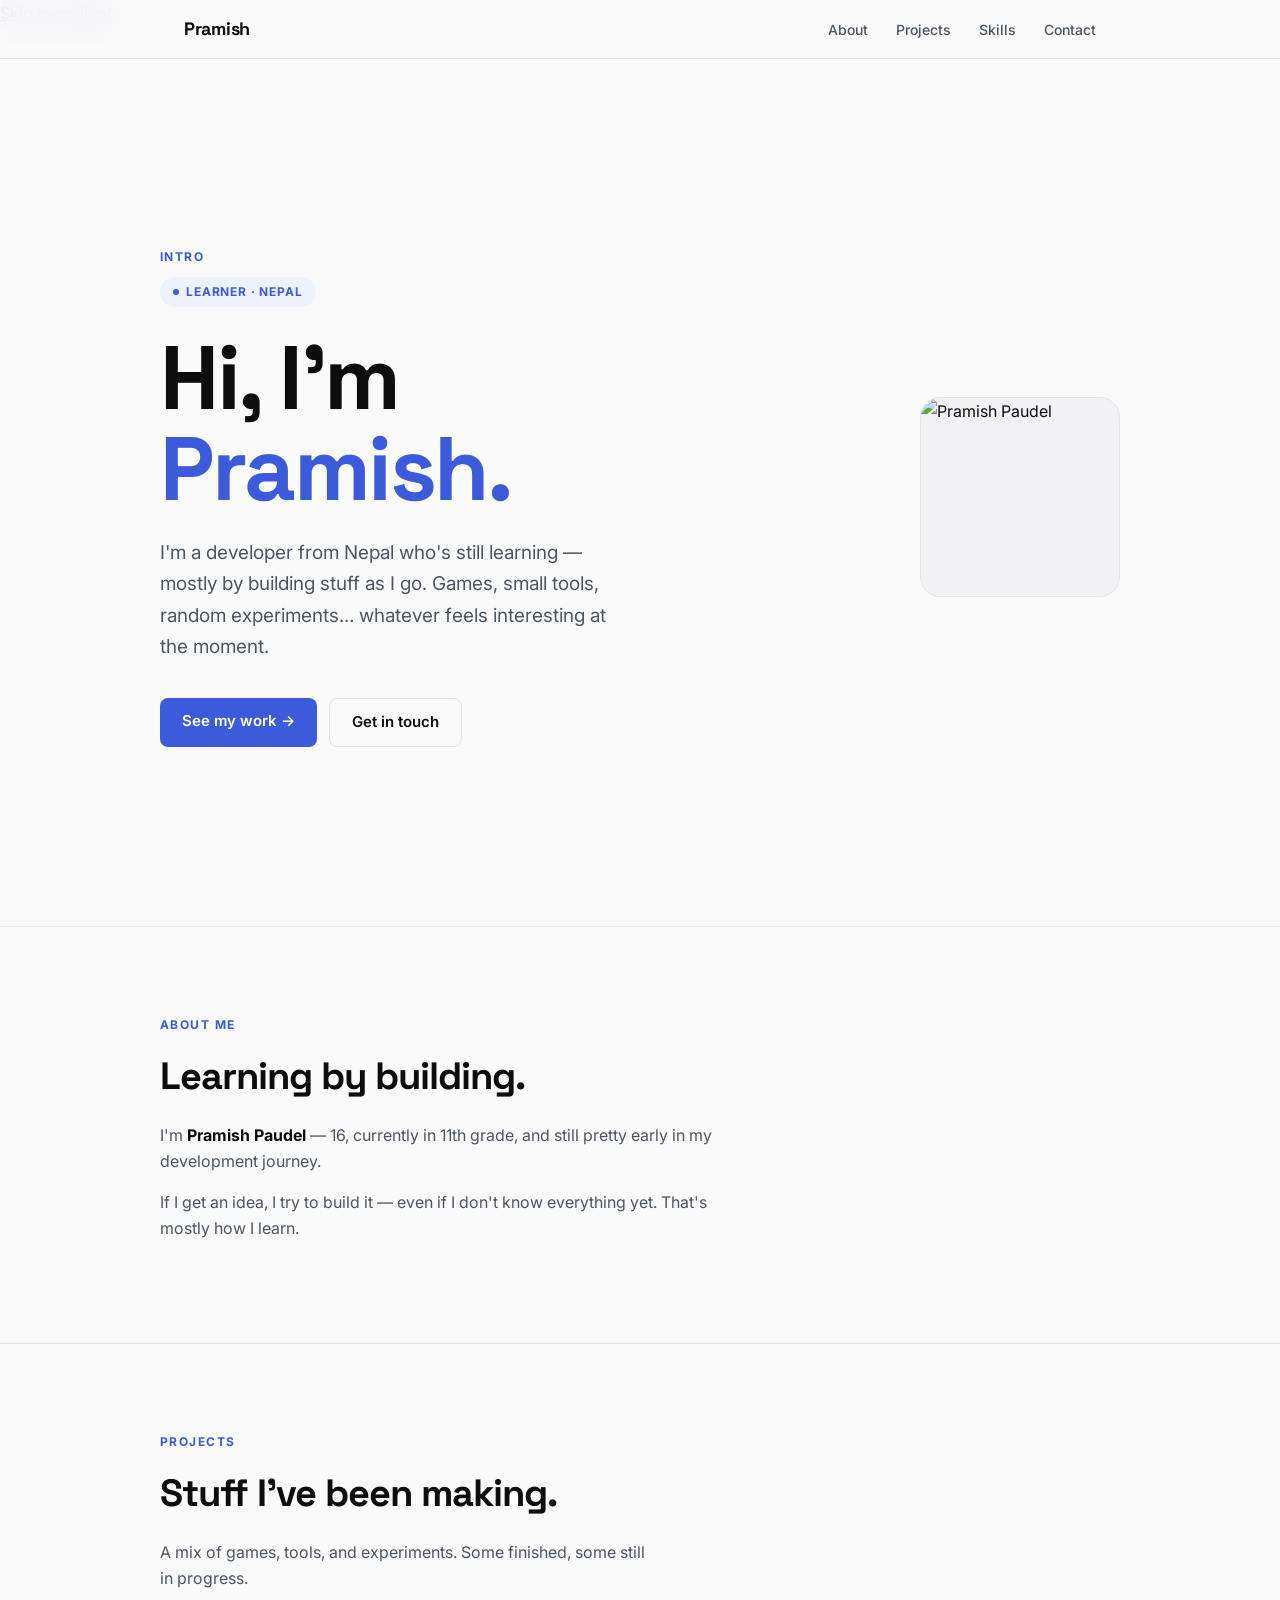
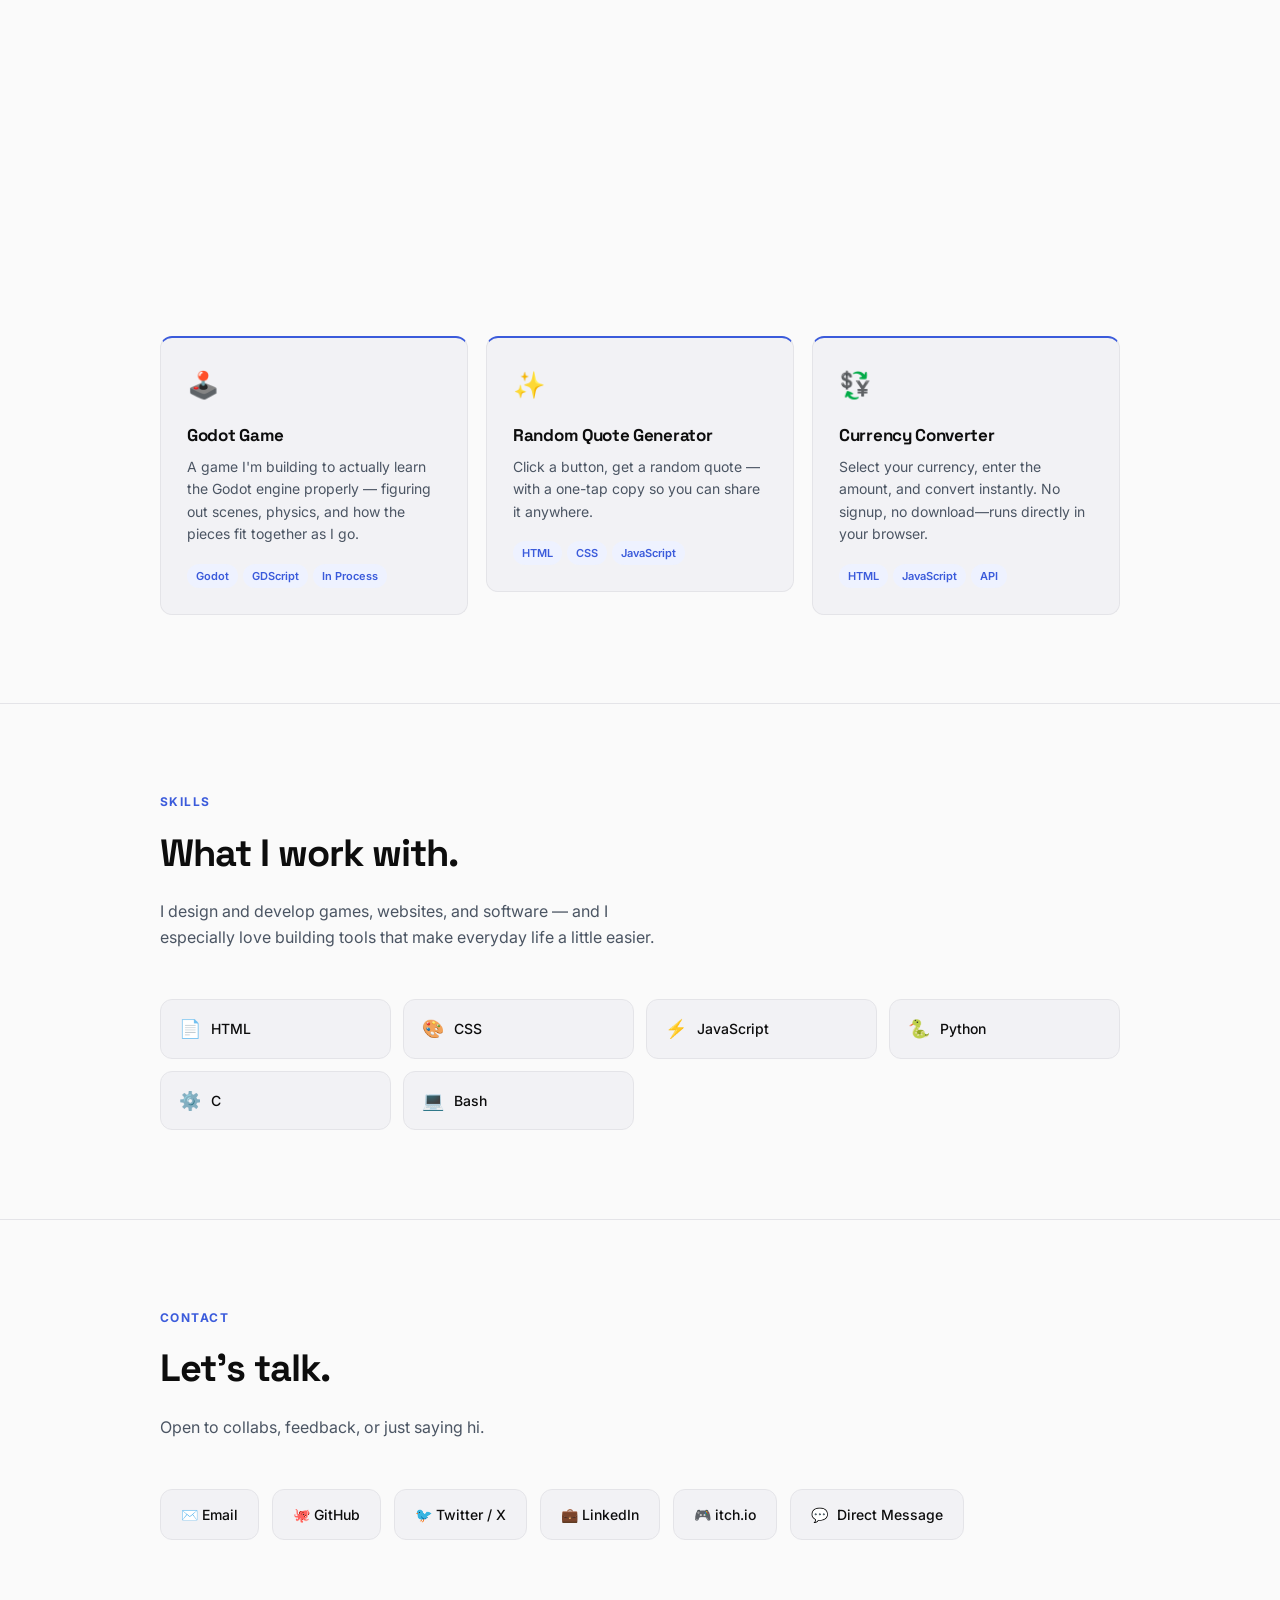
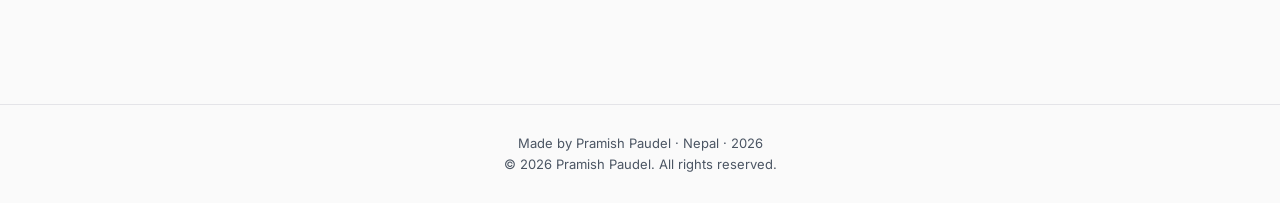
==== commit bee44df5: "Add Open Graph and structured data meta tags" ====
--- a/index.html
+++ b/index.html
@@ -13,6 +13,38 @@
   <meta name="keywords" content="Pramish Paudel, developer Nepal, beginner developer, game developer, JavaScript, Godot, web tools">
   <meta name="robots" content="index, follow">
   <link rel="canonical" href="https://pramishpaudel.com.np/">
+
+  <!-- Open Graph / social link previews -->
+  <meta property="og:type" content="website">
+  <meta property="og:site_name" content="Pramish Paudel">
+  <meta property="og:url" content="https://pramishpaudel.com.np/">
+  <meta property="og:title" content="Pramish Paudel — Developer & Learner">
+  <meta property="og:description" content="Pramish Paudel is a beginner developer from Nepal learning by building — games, web tools, and small experiments.">
+  <meta property="og:image" content="https://pramishpaudel.com.np/profile.jpg">
+  <meta name="twitter:card" content="summary_large_image">
+  <meta name="twitter:title" content="Pramish Paudel — Developer & Learner">
+  <meta name="twitter:description" content="Pramish Paudel is a beginner developer from Nepal learning by building — games, web tools, and small experiments.">
+  <meta name="twitter:image" content="https://pramishpaudel.com.np/profile.jpg">
+
+  <!-- Structured data for search engines and AI systems -->
+  <script type="application/ld+json">
+  {
+    "@context": "https://schema.org",
+    "@type": "Person",
+    "name": "Pramish Paudel",
+    "url": "https://pramishpaudel.com.np/",
+    "image": "https://pramishpaudel.com.np/profile.jpg",
+    "description": "Pramish Paudel is a beginner developer from Nepal learning by building — games, web tools, and small experiments.",
+    "nationality": "Nepal",
+    "knowsAbout": ["HTML", "CSS", "JavaScript", "Python", "C", "Bash", "Godot", "GDScript"],
+    "sameAs": [
+      "https://github.com/harutokutoda",
+      "https://x.com/Harutokur",
+      "https://linkedin.com/in/pramish-paudel-295336418",
+      "https://harutokutoda.itch.io/"
+    ]
+  }
+  </script>
 
   <!-- Miscellaneous resources -->
   <meta name="theme-color" content="#3B5BDB">
@@ -25,6 +57,8 @@
 </head>
 <body>
 
+  <a class="skip-link" href="#main-content">Skip to content</a>
+
   <!-- Page preloader: shown until the page has finished loading -->
   <div id="preloader" aria-hidden="true">
     <div class="preloader__mark">Pramish</div>
@@ -46,7 +80,7 @@
   </nav>
 
   <!-- Top of page -->
-  <main>
+  <main id="main-content">
   <section id="top">
     <div class="top-inner">
       <div class="top-text">
@@ -124,11 +158,11 @@
             <span class="t">In Process</span>
           </div>
         </div>
-        <a href="html-small-projects.html" class="card-link" target="_blank" rel="noopener" aria-label="Open HTML Small Projects">
+        <a href="https://harutokutoda.github.io/Quote" class="card-link" target="_blank" rel="noopener" aria-label="Open Random Quote Generator">
           <div class="card r">
-            <div class="card-ico">🧩</div>
-            <div class="card-title">HTML Small Projects</div>
-            <p class="card-desc">A collection of small HTML/CSS/JS experiments and mini-projects — playgrounds, UI snippets, and tiny games.</p>
+            <div class="card-ico">✨</div>
+            <div class="card-title">Random Quote Generator</div>
+            <p class="card-desc">Click a button, get a random quote — with a one-tap copy so you can share it anywhere.</p>
             <div class="tags">
               <span class="t">HTML</span>
               <span class="t">CSS</span>
@@ -277,5 +311,6 @@
   </footer>
 
 </body>
-              </html>
-              
+</html>
+
+          
--- a/style.css
+++ b/style.css
@@ -564,17 +564,14 @@
    as it scrolls into view again. */
 .r {
   opacity: 0;
-  transform: translateY(64px) scale(.97);
-  filter: blur(6px);
-  transition: opacity .9s cubic-bezier(.22,.61,.36,1),
-              transform .9s cubic-bezier(.22,.61,.36,1),
-              filter .9s cubic-bezier(.22,.61,.36,1);
-  will-change: opacity, transform, filter;
+  transform: translateY(40px);
+  transition: opacity .7s cubic-bezier(.22,.61,.36,1),
+              transform .7s cubic-bezier(.22,.61,.36,1);
+  will-change: opacity, transform;
 }
 .r.in-view {
   opacity: 1;
-  transform: translateY(0) scale(1);
-  filter: blur(0);
+  transform: translateY(0);
 }
 /* Stagger project cards so they arrive one after another */
 .cards > .card.r:nth-child(2), .cards > a:nth-child(2) .card.r { transition-delay: .1s; }
@@ -587,7 +584,15 @@
   .r {
     opacity: 1;
     transform: none;
-    filter: none;
     transition: none;
   }
+}
+
+/* ── Turnstile + info status ── */
+#turnstile-box { min-height: 65px; }
+.form-status--info {
+  color: var(--accent);
+  background: var(--acc-lt);
+  border-color: #d6defc;
     }
+  
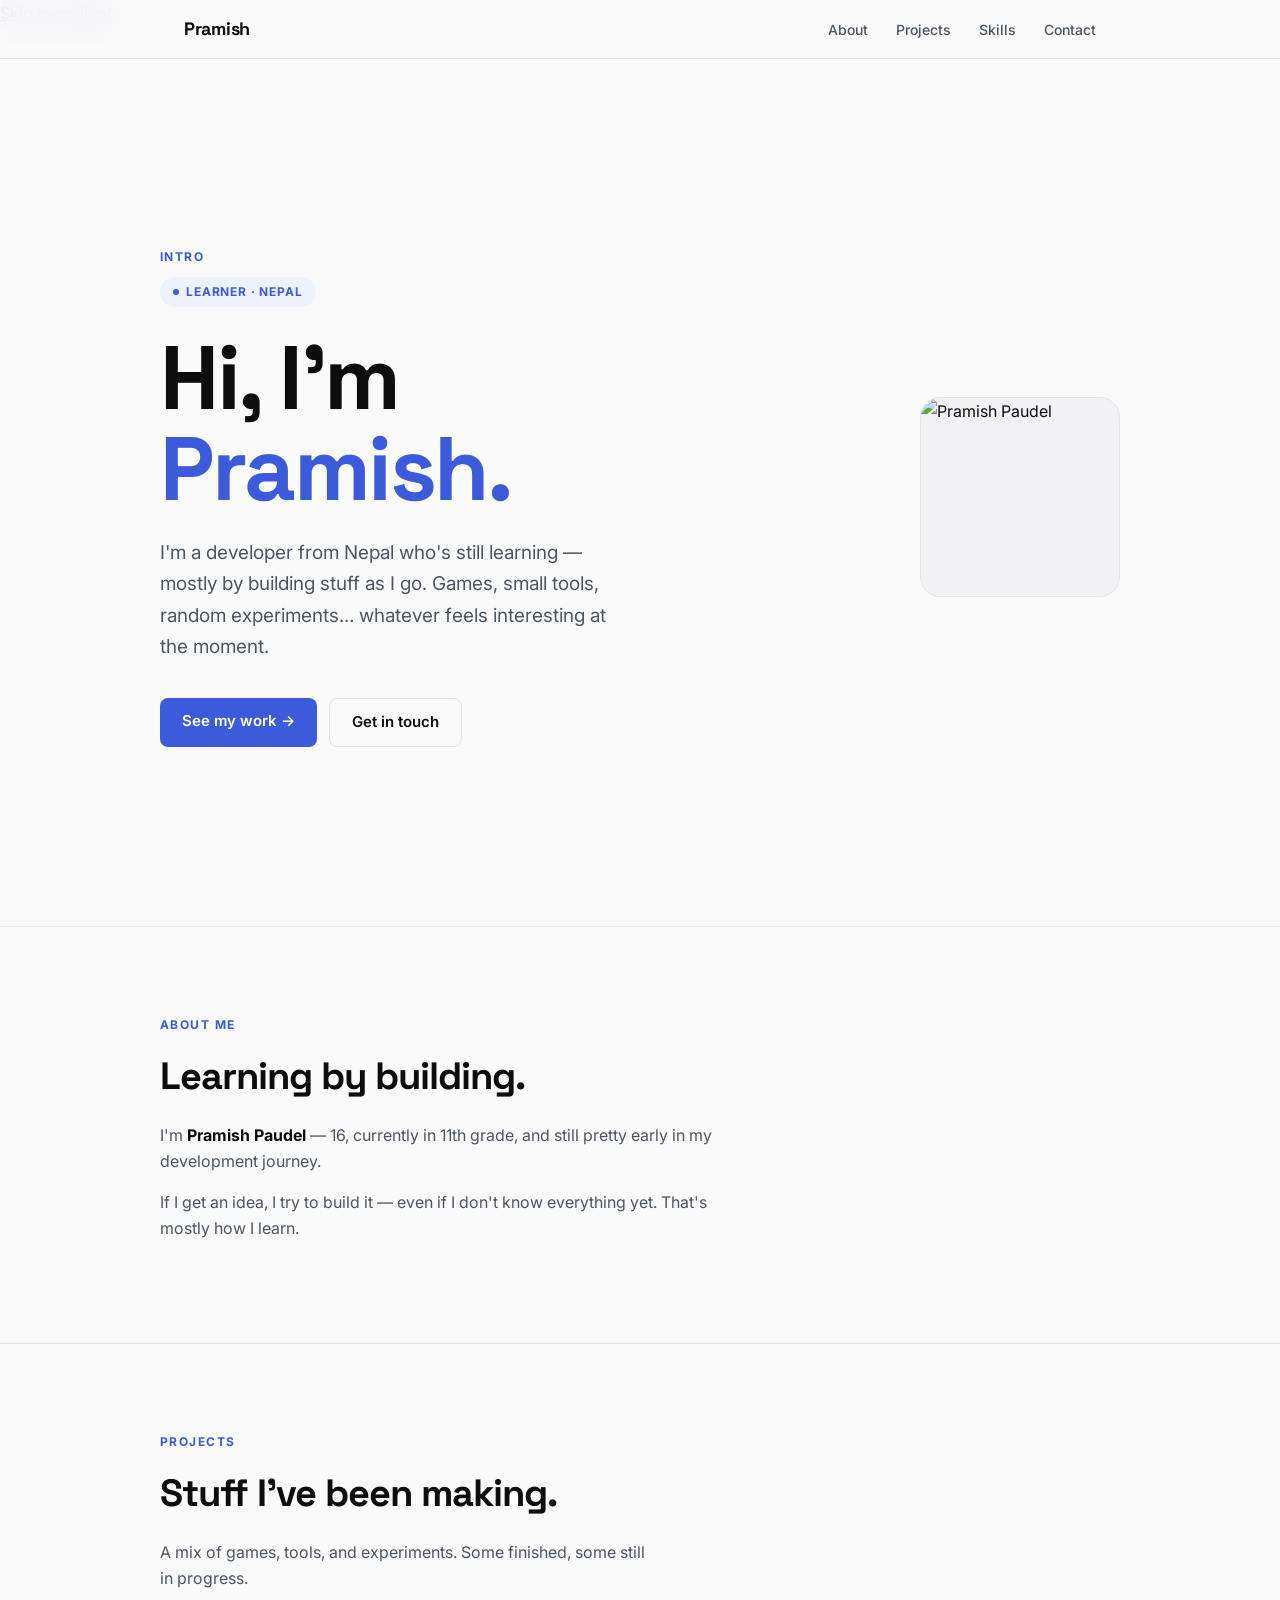
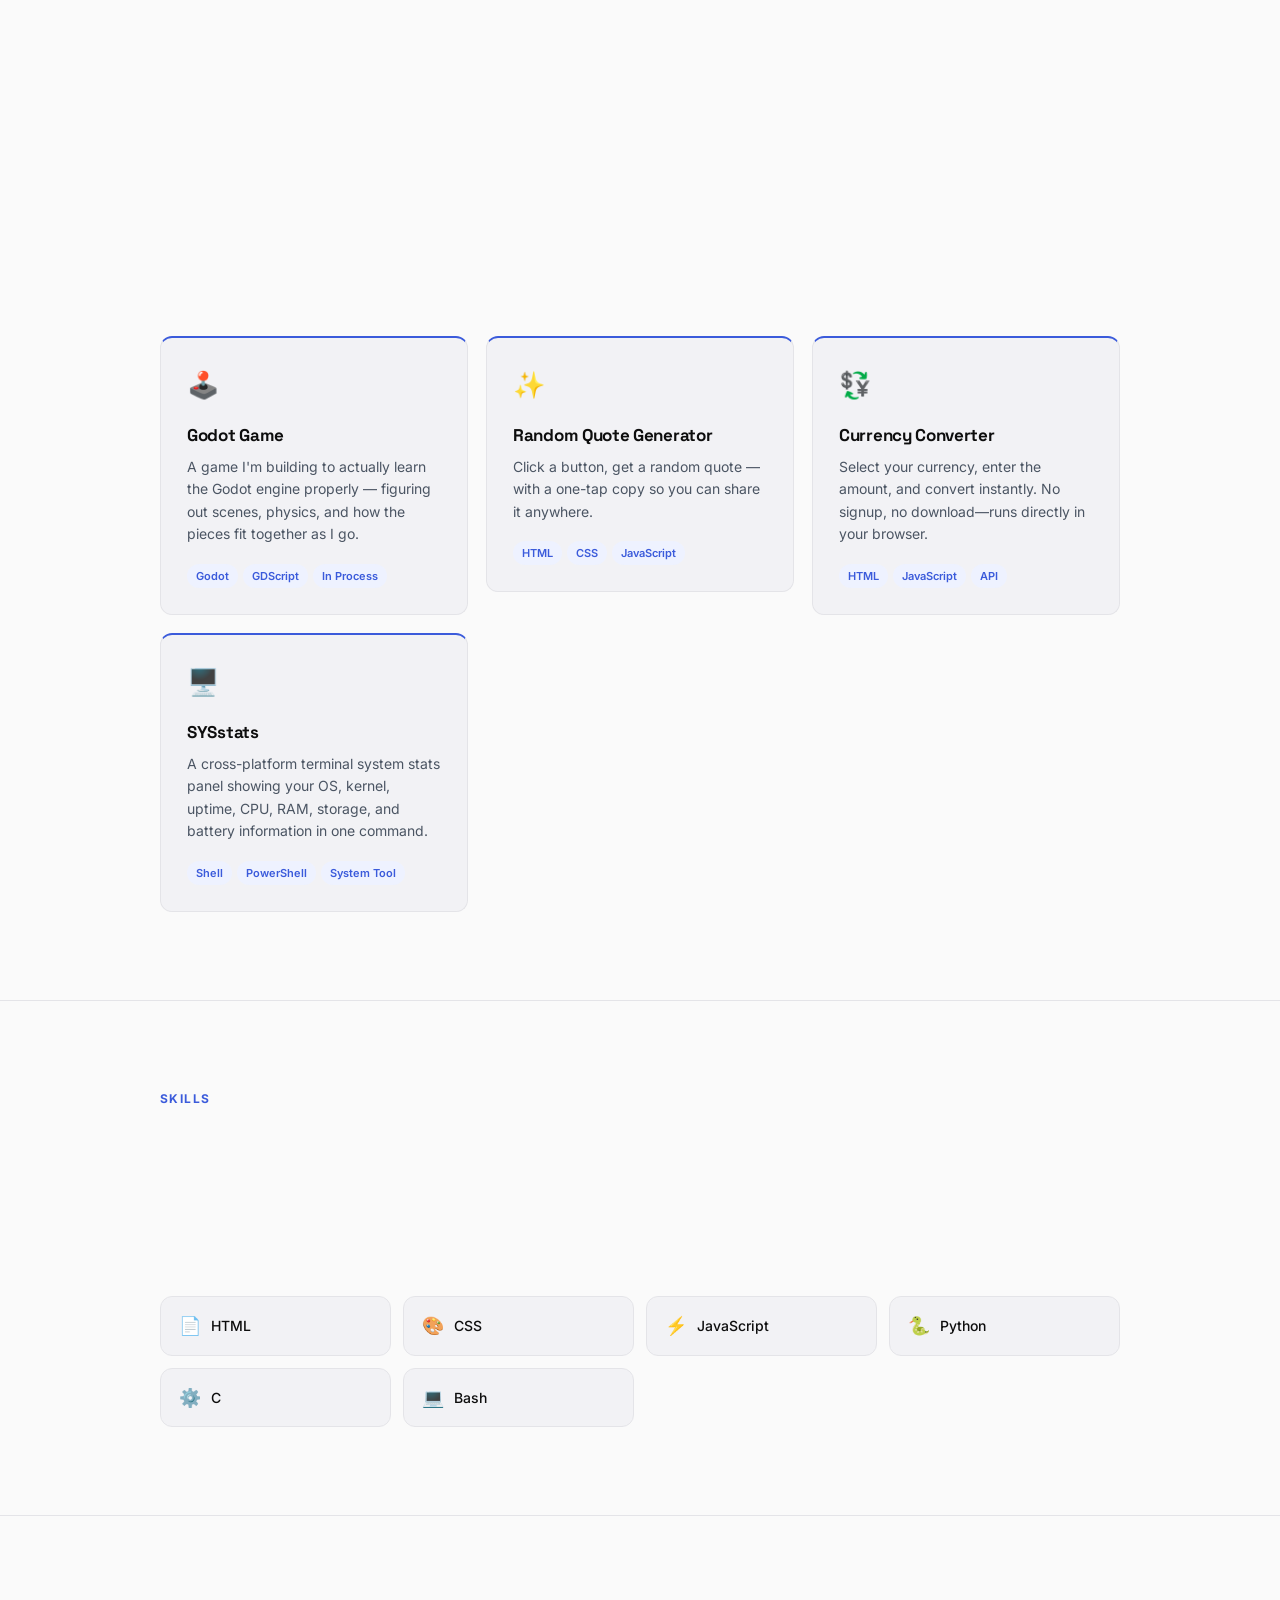
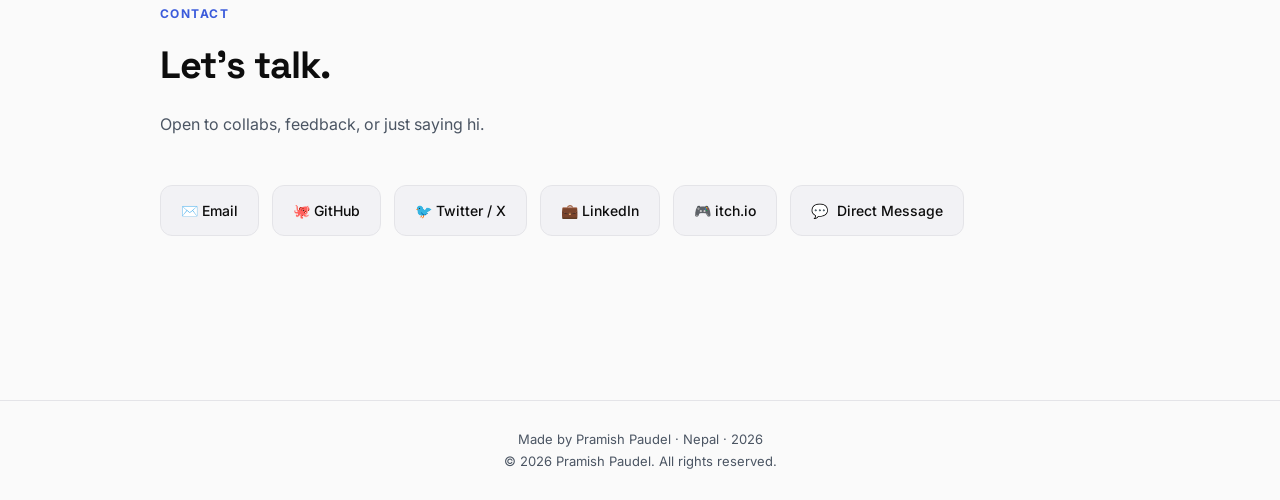
==== commit 8f1d92d3: "Add SYSstats project card to portfolio" ====
--- a/index.html
+++ b/index.html
@@ -138,16 +138,18 @@
             <span class="t">Tool</span>
           </div>
         </div>
-        <div class="card r">
-          <div class="card-ico">🎬</div>
-          <div class="card-title">FRAMEFORGE</div>
-          <p class="card-desc">Turns a ZIP of images into a video. Built it mainly because I needed it on Android and couldn't find anything simple enough.</p>
-          <div class="tags">
-            <span class="t">JavaScript</span>
-            <span class="t">Android</span>
-            <span class="t">Video</span>
-          </div>
-        </div>
+        <a href="https://harutokutoda.github.io/FRAMEFORGE" class="card-link" target="_blank" rel="noopener" aria-label="Open FRAMEFORGE">
+          <div class="card r">
+            <div class="card-ico">🎬</div>
+            <div class="card-title">FRAMEFORGE</div>
+            <p class="card-desc">Turns a ZIP of images into a video. Built it mainly because I needed it on Android and couldn't find anything simple enough.</p>
+            <div class="tags">
+              <span class="t">JavaScript</span>
+              <span class="t">Android</span>
+              <span class="t">Video</span>
+            </div>
+          </div>
+        </a>
         <div class="card r">
           <div class="card-ico">🕹️</div>
           <div class="card-title">Godot Game</div>
@@ -179,6 +181,18 @@
               <span class="t">HTML</span>
               <span class="t">JavaScript</span>
               <span class="t">API</span>
+            </div>
+          </div>
+        </a>
+        <a href="https://github.com/harutokutoda/SYSstats" class="card-link" target="_blank" rel="noopener" aria-label="Open SYSstats on GitHub">
+          <div class="card r">
+            <div class="card-ico">🖥️</div>
+            <div class="card-title">SYSstats</div>
+            <p class="card-desc">A cross-platform terminal system stats panel showing your OS, kernel, uptime, CPU, RAM, storage, and battery information in one command.</p>
+            <div class="tags">
+              <span class="t">Shell</span>
+              <span class="t">PowerShell</span>
+              <span class="t">System Tool</span>
             </div>
           </div>
         </a>
@@ -213,7 +227,7 @@
         <a href="mailto:contact@pramishpaudel.com.np" class="clink">✉️ Email</a>
         <a href="https://github.com/harutokutoda" class="clink" target="_blank" rel="noopener">🐙 GitHub</a>
         <a href="https://x.com/Harutokur" class="clink" target="_blank" rel="noopener">🐦 Twitter / X</a>
-        <a href="https://linkedin.com/in/pramish-paudel-295336418" class="clink" target="_blank" rel="noopener">💼 LinkedIn</a>
+        <a href="https://linkedin.com/in/pramish-paudel" class="clink" target="_blank" rel="noopener">💼 LinkedIn</a>
         <a href="https://harutokutoda.itch.io/" class="clink" target="_blank" rel="noopener">🎮 itch.io</a>
         <button
           type="button"
@@ -312,5 +326,3 @@
 
 </body>
 </html>
-
-          
